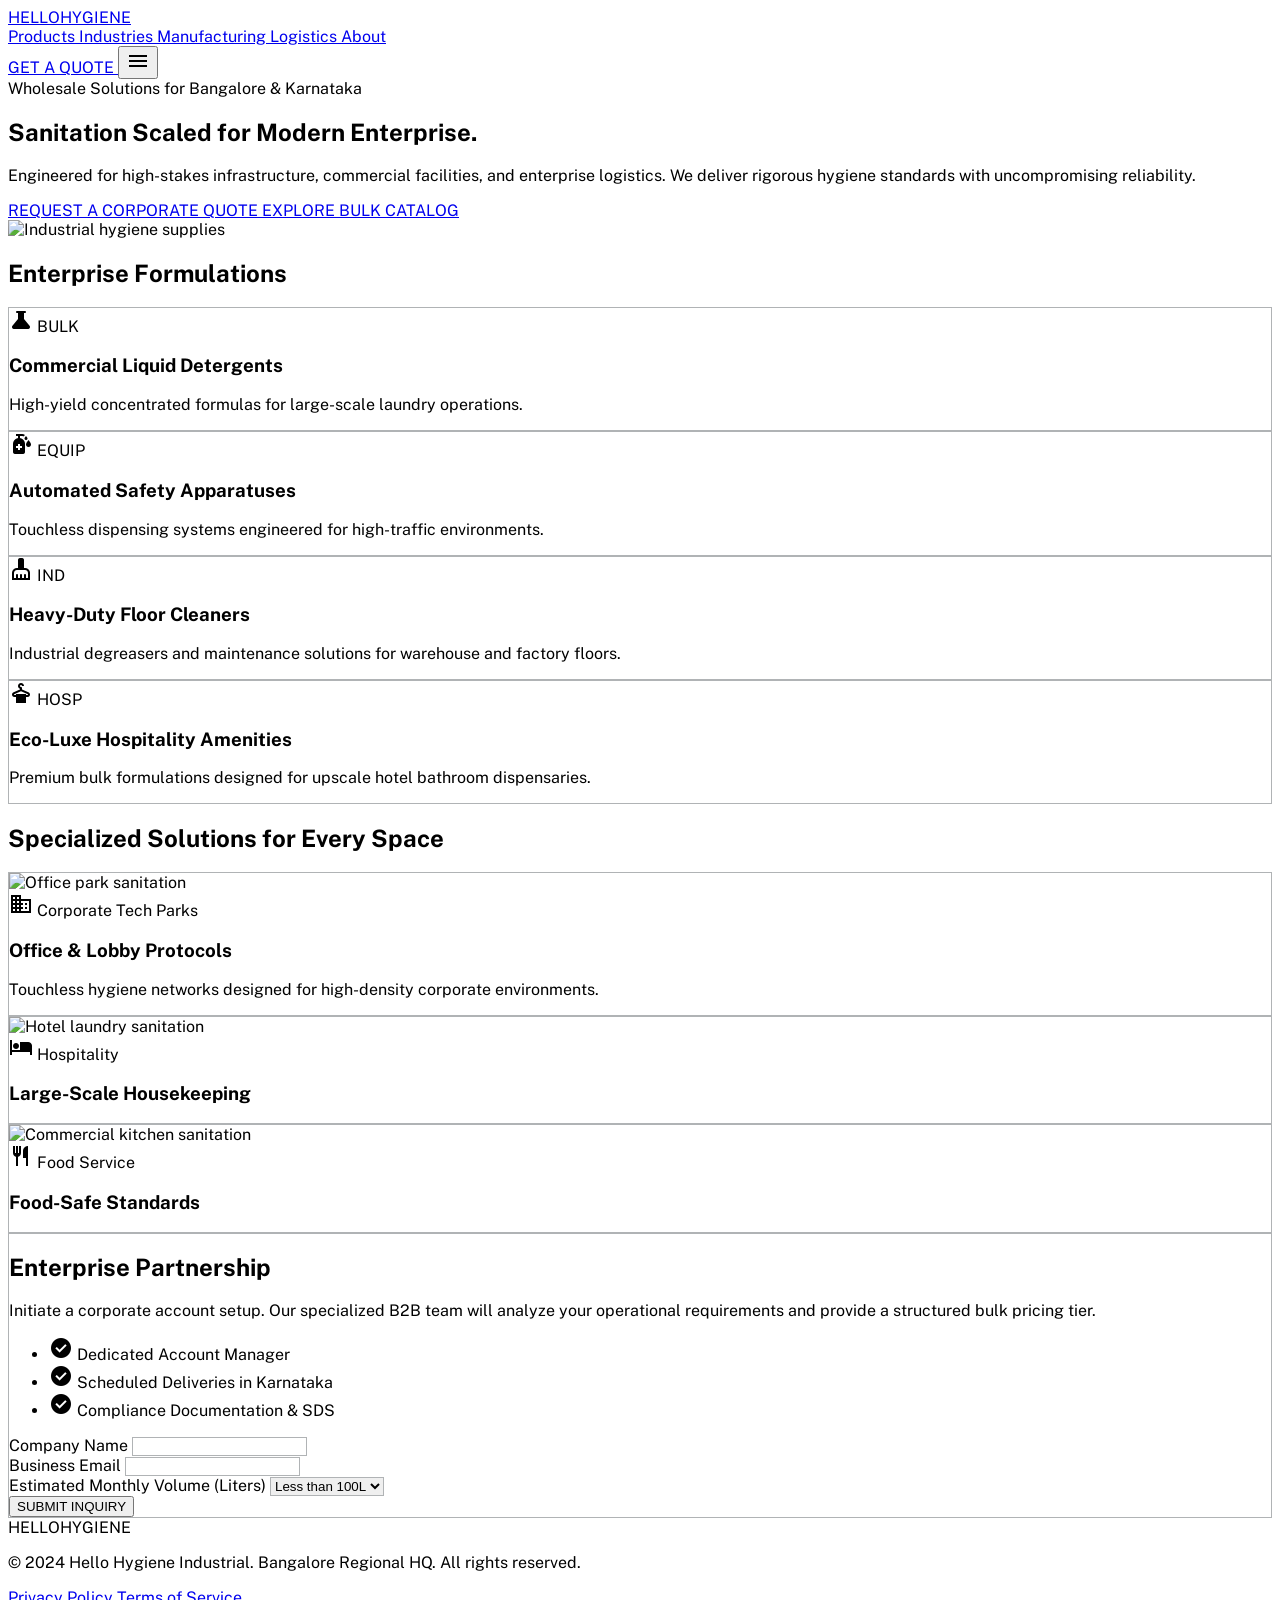
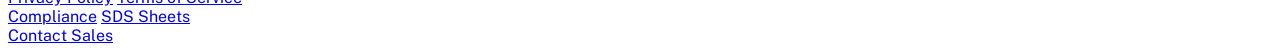
==== index.html @ 259ddf7b "Add files via upload" ====
<!DOCTYPE html>

<html class="scroll-smooth" lang="en"><head>
<meta charset="utf-8"/>
<meta content="width=device-width, initial-scale=1.0" name="viewport"/>
<title>Hello Hygiene - Sanitation Scaled for Modern Enterprise</title>
<!-- Material Symbols -->
<link href="https://fonts.googleapis.com/css2?family=Material+Symbols+Outlined:wght,FILL@100..700,0..1&amp;display=swap" rel="stylesheet"/>
<!-- Google Fonts: Public Sans -->
<link href="https://fonts.googleapis.com" rel="preconnect"/>
<link crossorigin="" href="https://fonts.gstatic.com" rel="preconnect"/>
<link href="https://fonts.googleapis.com/css2?family=Public+Sans:wght@400;500;600;700&amp;display=swap" rel="stylesheet"/>
<link href="https://fonts.googleapis.com/css2?family=Material+Symbols+Outlined:wght,FILL@100..700,0..1&amp;display=swap" rel="stylesheet"/>
<!-- Tailwind CSS -->
<script src="https://cdn.tailwindcss.com?plugins=forms,container-queries"></script>
<!-- Tailwind Config -->
<script id="tailwind-config">
        tailwind.config = {
            darkMode: "class",
            theme: {
                extend: {
                    "colors": {
                        "surface-container-lowest": "#ffffff",
                        "outline": "#74777f",
                        "outline-variant": "#c4c6cf",
                        "on-secondary-container": "#646464",
                        "inverse-surface": "#2e3132",
                        "inverse-primary": "#aec7f6",
                        "on-primary-container": "#708ab5",
                        "on-tertiary-container": "#86898b",
                        "surface": "#f8f9fa",
                        "surface-bright": "#f8f9fa",
                        "surface-container-high": "#e7e8e9",
                        "secondary-fixed": "#e4e2e2",
                        "on-error": "#ffffff",
                        "tertiary": "#080b0d",
                        "tertiary-fixed-dim": "#c4c7c9",
                        "primary": "#000a1e",
                        "on-secondary-fixed": "#1b1c1c",
                        "on-primary-fixed-variant": "#2d476f",
                        "inverse-on-surface": "#f0f1f2",
                        "on-primary": "#ffffff",
                        "on-error-container": "#93000a",
                        "on-secondary": "#ffffff",
                        "on-secondary-fixed-variant": "#474747",
                        "on-tertiary": "#ffffff",
                        "on-surface": "#191c1d",
                        "tertiary-fixed": "#e0e3e5",
                        "secondary": "#5e5e5e",
                        "on-primary-fixed": "#001b3d",
                        "surface-dim": "#d9dadb",
                        "background": "#f8f9fa",
                        "on-background": "#191c1d",
                        "surface-variant": "#e1e3e4",
                        "secondary-fixed-dim": "#c8c6c6",
                        "surface-tint": "#465f88",
                        "tertiary-container": "#1e2224",
                        "surface-container-highest": "#e1e3e4",
                        "primary-container": "#002147",
                        "primary-fixed": "#d6e3ff",
                        "primary-fixed-dim": "#aec7f6",
                        "surface-container": "#edeeef",
                        "on-tertiary-fixed-variant": "#444749",
                        "error-container": "#ffdad6",
                        "error": "#ba1a1a",
                        "on-surface-variant": "#44474e",
                        "surface-container-low": "#f3f4f5",
                        "on-tertiary-fixed": "#181c1e",
                        "secondary-container": "#e4e2e2"
                    },
                    "borderRadius": {
                        "DEFAULT": "0.125rem",
                        "lg": "0.25rem",
                        "xl": "0.5rem",
                        "full": "0.75rem"
                    },
                    "spacing": {
                        "margin-mobile": "16px",
                        "gutter": "24px",
                        "xl": "80px",
                        "lg": "48px",
                        "md": "24px",
                        "margin-desktop": "64px",
                        "base": "8px",
                        "xs": "4px",
                        "sm": "12px"
                    },
                    "fontFamily": {
                        "headline-md": ["Public Sans"],
                        "body-lg": ["Public Sans"],
                        "headline-lg-mobile": ["Public Sans"],
                        "display-lg": ["Public Sans"],
                        "body-md": ["Public Sans"],
                        "label-sm": ["Public Sans"],
                        "headline-lg": ["Public Sans"],
                        "label-md": ["Public Sans"]
                    },
                    "fontSize": {
                        "headline-md": ["24px", { "lineHeight": "32px", "fontWeight": "600" }],
                        "body-lg": ["18px", { "lineHeight": "28px", "fontWeight": "400" }],
                        "headline-lg-mobile": ["24px", { "lineHeight": "32px", "fontWeight": "600" }],
                        "display-lg": ["48px", { "lineHeight": "56px", "letterSpacing": "-0.02em", "fontWeight": "700" }],
                        "body-md": ["16px", { "lineHeight": "24px", "fontWeight": "400" }],
                        "label-sm": ["12px", { "lineHeight": "16px", "fontWeight": "500" }],
                        "headline-lg": ["32px", { "lineHeight": "40px", "letterSpacing": "-0.01em", "fontWeight": "600" }],
                        "label-md": ["14px", { "lineHeight": "20px", "letterSpacing": "0.05em", "fontWeight": "600" }]
                    }
                }
            }
        }
    </script>
<style>
        body {
            font-family: 'Public Sans', sans-serif;
            background-color: theme('colors.background');
            color: theme('colors.on-background');
        }
        
        .material-symbols-outlined {
            font-variation-settings: 'FILL' 1, 'wght' 400, 'GRAD' 0, 'opsz' 24;
        }

        /* Industrial Minimalism specifics */
        .card-enterprise {
            background-color: theme('colors.surface-container-lowest');
            border: 1px solid #B0B3B5; /* Silver Steel */
            border-radius: theme('borderRadius.DEFAULT');
        }
        
        .input-enterprise {
            border: 1px solid #B0B3B5;
            background-color: theme('colors.surface-container-lowest');
            border-radius: theme('borderRadius.DEFAULT');
        }
        
        .input-enterprise:focus {
            border-color: theme('colors.primary-container');
            border-width: 2px;
            outline: none;
            box-shadow: none;
        }
        
        .btn-primary {
            background-color: theme('colors.primary-container');
            color: theme('colors.on-primary');
            border-radius: theme('borderRadius.DEFAULT');
            text-transform: uppercase;
        }
        
        .btn-outline {
            background-color: transparent;
            color: theme('colors.on-background');
            border: 1px solid theme('colors.outline');
            border-radius: theme('borderRadius.DEFAULT');
            text-transform: uppercase;
        }
    </style>
</head>
<body class="antialiased selection:bg-primary-container selection:text-white">
<!-- Top Navigation (Shared Component) -->
<nav class="bg-surface dark:bg-surface-container-highest w-full top-0 sticky border-b border-outline-variant dark:border-outline z-50">
<div class="flex justify-between items-center px-margin-mobile md:px-margin-desktop py-md max-w-[1440px] mx-auto">
<!-- Brand -->
<a class="font-headline-md text-headline-md font-bold text-primary dark:text-on-primary-fixed uppercase tracking-wider" href="#">
                HELLOHYGIENE
            </a>
<!-- Desktop Links -->
<div class="hidden md:flex items-center space-x-gutter">
<a class="text-primary dark:text-inverse-primary border-b-2 border-primary pb-1 font-label-md text-label-md uppercase tracking-wider hover:text-primary dark:hover:text-primary-fixed transition-colors duration-200 active:opacity-80" href="#">
                    Products
                </a>
<a class="text-secondary dark:text-on-secondary-container font-label-md text-label-md uppercase tracking-wider hover:text-primary dark:hover:text-primary-fixed transition-colors duration-200 active:opacity-80" href="#">
                    Industries
                </a>
<a class="text-secondary dark:text-on-secondary-container font-label-md text-label-md uppercase tracking-wider hover:text-primary dark:hover:text-primary-fixed transition-colors duration-200 active:opacity-80" href="#">
                    Manufacturing
                </a>
<a class="text-secondary dark:text-on-secondary-container font-label-md text-label-md uppercase tracking-wider hover:text-primary dark:hover:text-primary-fixed transition-colors duration-200 active:opacity-80" href="#">
                    Logistics
                </a>
<a class="text-secondary dark:text-on-secondary-container font-label-md text-label-md uppercase tracking-wider hover:text-primary dark:hover:text-primary-fixed transition-colors duration-200 active:opacity-80" href="#">
                    About
                </a>
</div>
<!-- Trailing Action -->
<a class="hidden md:inline-flex btn-primary px-6 py-3 font-label-md text-label-md tracking-wider hover:opacity-90 transition-opacity" href="#quote">
                GET A QUOTE
            </a>
<!-- Mobile Menu Toggle -->
<button class="md:hidden text-primary">
<span class="material-symbols-outlined text-3xl">menu</span>
</button>
</div>
</nav>
<main>
<!-- Hero Section -->
<section class="relative bg-surface-container-low border-b border-[#B0B3B5]">
<div class="grid grid-cols-1 lg:grid-cols-12 max-w-[1440px] mx-auto">
<div class="lg:col-span-6 px-margin-mobile md:px-margin-desktop py-xl md:py-[120px] flex flex-col justify-center">
<span class="font-label-md text-label-md text-primary-container tracking-wider uppercase mb-sm border-l-2 border-primary-container pl-2">Wholesale Solutions for Bangalore &amp; Karnataka</span>
<h1 class="font-display-lg text-display-lg text-primary mb-md">
                        Sanitation Scaled for Modern Enterprise.
                    </h1>
<p class="font-body-lg text-body-lg text-on-surface-variant mb-lg max-w-xl">
                        Engineered for high-stakes infrastructure, commercial facilities, and enterprise logistics. We deliver rigorous hygiene standards with uncompromising reliability.
                    </p>
<div class="flex flex-col sm:flex-row gap-sm sm:gap-md">
<a class="btn-primary px-8 py-4 font-label-md text-label-md text-center hover:bg-primary transition-colors" href="#quote">
                            Request a Corporate Quote
                        </a>
<a class="btn-outline px-8 py-4 font-label-md text-label-md text-center hover:bg-surface-variant transition-colors" href="#products">
                            Explore Bulk Catalog
                        </a>
</div>
</div>
<div class="lg:col-span-6 bg-surface-container h-[400px] lg:h-auto relative border-l border-[#B0B3B5]">
<img alt="Industrial hygiene supplies" class="absolute inset-0 w-full h-full object-cover" src="https://lh3.googleusercontent.com/aida-public/[base64]"/>
</div>
</div>
</section>
<!-- Product Section -->
<section class="py-xl px-margin-mobile md:px-margin-desktop max-w-[1440px] mx-auto" id="products">
<div class="mb-lg">
<h2 class="font-headline-lg text-headline-lg-mobile md:text-headline-lg text-primary">Enterprise Formulations</h2>
<div class="h-1 w-16 bg-primary-container mt-sm"></div>
</div>
<div class="grid grid-cols-1 md:grid-cols-2 lg:grid-cols-4 gap-gutter">
<!-- Card 1 -->
<div class="card-enterprise flex flex-col h-full group hover:shadow-[0px_4px_8px_rgba(0,0,0,0.1)] transition-shadow">
<div class="bg-surface-container-high p-md border-b border-[#B0B3B5] flex justify-between items-start">
<span class="material-symbols-outlined text-primary-container text-4xl" data-weight="fill">science</span>
<span class="font-label-sm text-label-sm text-secondary bg-surface px-2 py-1 border border-outline-variant rounded">BULK</span>
</div>
<div class="p-md flex-grow">
<h3 class="font-headline-md text-headline-md text-primary mb-xs">Commercial Liquid Detergents</h3>
<p class="font-body-md text-body-md text-on-surface-variant">High-yield concentrated formulas for large-scale laundry operations.</p>
</div>
</div>
<!-- Card 2 -->
<div class="card-enterprise flex flex-col h-full group hover:shadow-[0px_4px_8px_rgba(0,0,0,0.1)] transition-shadow">
<div class="bg-surface-container-high p-md border-b border-[#B0B3B5] flex justify-between items-start">
<span class="material-symbols-outlined text-primary-container text-4xl" data-weight="fill">sanitizer</span>
<span class="font-label-sm text-label-sm text-secondary bg-surface px-2 py-1 border border-outline-variant rounded">EQUIP</span>
</div>
<div class="p-md flex-grow">
<h3 class="font-headline-md text-headline-md text-primary mb-xs">Automated Safety Apparatuses</h3>
<p class="font-body-md text-body-md text-on-surface-variant">Touchless dispensing systems engineered for high-traffic environments.</p>
</div>
</div>
<!-- Card 3 -->
<div class="card-enterprise flex flex-col h-full group hover:shadow-[0px_4px_8px_rgba(0,0,0,0.1)] transition-shadow">
<div class="bg-surface-container-high p-md border-b border-[#B0B3B5] flex justify-between items-start">
<span class="material-symbols-outlined text-primary-container text-4xl" data-weight="fill">cleaning_services</span>
<span class="font-label-sm text-label-sm text-secondary bg-surface px-2 py-1 border border-outline-variant rounded">IND</span>
</div>
<div class="p-md flex-grow">
<h3 class="font-headline-md text-headline-md text-primary mb-xs">Heavy-Duty Floor Cleaners</h3>
<p class="font-body-md text-body-md text-on-surface-variant">Industrial degreasers and maintenance solutions for warehouse and factory floors.</p>
</div>
</div>
<!-- Card 4 -->
<div class="card-enterprise flex flex-col h-full group hover:shadow-[0px_4px_8px_rgba(0,0,0,0.1)] transition-shadow">
<div class="bg-surface-container-high p-md border-b border-[#B0B3B5] flex justify-between items-start">
<span class="material-symbols-outlined text-primary-container text-4xl" data-weight="fill">dry_cleaning</span>
<span class="font-label-sm text-label-sm text-secondary bg-surface px-2 py-1 border border-outline-variant rounded">HOSP</span>
</div>
<div class="p-md flex-grow">
<h3 class="font-headline-md text-headline-md text-primary mb-xs">Eco-Luxe Hospitality Amenities</h3>
<p class="font-body-md text-body-md text-on-surface-variant">Premium bulk formulations designed for upscale hotel bathroom dispensaries.</p>
</div>
</div>
</div>
</section>
<!-- Specialized Solutions (Bento Layout) -->
<section class="py-xl px-margin-mobile md:px-margin-desktop max-w-[1440px] mx-auto bg-surface-container-lowest border-y border-[#B0B3B5]">
<div class="mb-lg">
<h2 class="font-headline-lg text-headline-lg-mobile md:text-headline-lg text-primary">Specialized Solutions for Every Space</h2>
<div class="h-1 w-16 bg-primary-container mt-sm"></div>
</div>
<div class="grid grid-cols-1 lg:grid-cols-12 gap-gutter">
<!-- Large Feature -->
<div class="lg:col-span-8 card-enterprise relative overflow-hidden h-[400px] lg:h-[500px] group">
<img alt="Office park sanitation" class="absolute inset-0 w-full h-full object-cover transition-transform duration-700 group-hover:scale-105" src="https://lh3.googleusercontent.com/aida-public/[base64]"/>
<div class="absolute inset-0 bg-gradient-to-t from-black/80 via-black/40 to-transparent"></div>
<div class="absolute bottom-0 left-0 p-lg w-full">
<div class="flex items-center space-x-2 mb-sm">
<span class="material-symbols-outlined text-surface text-2xl">business</span>
<span class="font-label-md text-label-md text-surface uppercase tracking-wider">Corporate Tech Parks</span>
</div>
<h3 class="font-headline-lg text-headline-lg-mobile md:text-headline-lg text-surface mb-xs">Office &amp; Lobby Protocols</h3>
<p class="font-body-md text-body-md text-surface-dim max-w-md">Touchless hygiene networks designed for high-density corporate environments.</p>
</div>
</div>
<div class="lg:col-span-4 grid grid-rows-2 gap-gutter h-[400px] lg:h-[500px]">
<!-- Sub Feature 1 -->
<div class="card-enterprise relative overflow-hidden group">
<img alt="Hotel laundry sanitation" class="absolute inset-0 w-full h-full object-cover transition-transform duration-700 group-hover:scale-105" src="https://lh3.googleusercontent.com/aida-public/[base64]"/>
<div class="absolute inset-0 bg-gradient-to-t from-black/80 via-black/40 to-transparent"></div>
<div class="absolute bottom-0 left-0 p-md w-full">
<div class="flex items-center space-x-2 mb-xs">
<span class="material-symbols-outlined text-surface text-xl">hotel</span>
<span class="font-label-sm text-label-sm text-surface uppercase tracking-wider">Hospitality</span>
</div>
<h3 class="font-headline-md text-headline-md text-surface">Large-Scale Housekeeping</h3>
</div>
</div>
<!-- Sub Feature 2 -->
<div class="card-enterprise relative overflow-hidden group">
<img alt="Commercial kitchen sanitation" class="absolute inset-0 w-full h-full object-cover transition-transform duration-700 group-hover:scale-105" src="https://lh3.googleusercontent.com/aida-public/[base64]"/>
<div class="absolute inset-0 bg-gradient-to-t from-black/80 via-black/40 to-transparent"></div>
<div class="absolute bottom-0 left-0 p-md w-full">
<div class="flex items-center space-x-2 mb-xs">
<span class="material-symbols-outlined text-surface text-xl">restaurant</span>
<span class="font-label-sm text-label-sm text-surface uppercase tracking-wider">Food Service</span>
</div>
<h3 class="font-headline-md text-headline-md text-surface">Food-Safe Standards</h3>
</div>
</div>
</div>
</div>
</section>
<!-- Lead Form Section -->
<section class="py-xl px-margin-mobile md:px-margin-desktop max-w-[1024px] mx-auto" id="quote">
<div class="card-enterprise p-lg md:p-xl flex flex-col md:flex-row gap-xl">
<div class="md:w-1/2">
<h2 class="font-headline-lg text-headline-lg-mobile md:text-headline-lg text-primary mb-md">Enterprise Partnership</h2>
<p class="font-body-lg text-body-lg text-on-surface-variant mb-lg">
                        Initiate a corporate account setup. Our specialized B2B team will analyze your operational requirements and provide a structured bulk pricing tier.
                    </p>
<ul class="space-y-sm">
<li class="flex items-start">
<span class="material-symbols-outlined text-primary-container mr-3 mt-1">check_circle</span>
<span class="font-body-md text-body-md text-on-surface">Dedicated Account Manager</span>
</li>
<li class="flex items-start">
<span class="material-symbols-outlined text-primary-container mr-3 mt-1">check_circle</span>
<span class="font-body-md text-body-md text-on-surface">Scheduled Deliveries in Karnataka</span>
</li>
<li class="flex items-start">
<span class="material-symbols-outlined text-primary-container mr-3 mt-1">check_circle</span>
<span class="font-body-md text-body-md text-on-surface">Compliance Documentation &amp; SDS</span>
</li>
</ul>
</div>
<div class="md:w-1/2 bg-surface p-lg border border-[#B0B3B5] rounded">
<form action="#" class="space-y-md" method="POST">
<div>
<label class="block font-label-md text-label-md text-on-surface uppercase mb-2" for="company">Company Name</label>
<input class="input-enterprise w-full p-3 font-body-md text-body-md" id="company" name="company" required="" type="text"/>
</div>
<div>
<label class="block font-label-md text-label-md text-on-surface uppercase mb-2" for="email">Business Email</label>
<input class="input-enterprise w-full p-3 font-body-md text-body-md" id="email" name="email" required="" type="email"/>
</div>
<div>
<label class="block font-label-md text-label-md text-on-surface uppercase mb-2" for="volume">Estimated Monthly Volume (Liters)</label>
<select class="input-enterprise w-full p-3 font-body-md text-body-md text-on-surface-variant" id="volume" name="volume">
<option>Less than 100L</option>
<option>100L - 500L</option>
<option>500L - 2000L</option>
<option>2000L+</option>
</select>
</div>
<button class="btn-primary w-full py-4 font-label-md text-label-md mt-sm hover:bg-primary transition-colors" type="submit">
                            SUBMIT INQUIRY
                        </button>
</form>
</div>
</div>
</section>
</main>
<!-- Footer (Shared Component) -->
<footer class="bg-tertiary dark:bg-black w-full border-t border-[#B0B3B5]">
<div class="grid grid-cols-1 md:grid-cols-2 lg:grid-cols-12 gap-gutter px-margin-mobile md:px-margin-desktop py-xl max-w-[1440px] mx-auto">
<div class="lg:col-span-4">
<span class="font-headline-md text-headline-md text-surface font-bold uppercase tracking-wider block mb-md">
                    HELLOHYGIENE
                </span>
<p class="font-body-md text-body-md text-on-tertiary opacity-80 max-w-sm">
                    © 2024 Hello Hygiene Industrial. Bangalore Regional HQ. All rights reserved.
                </p>
</div>
<div class="lg:col-span-8 flex flex-wrap gap-lg lg:justify-end">
<div class="flex flex-col space-y-sm">
<a class="font-body-md text-body-md text-tertiary-fixed-dim hover:text-surface-container-lowest transition-all opacity-100" href="#">Privacy Policy</a>
<a class="font-body-md text-body-md text-tertiary-fixed-dim hover:text-surface-container-lowest transition-all opacity-100" href="#">Terms of Service</a>
</div>
<div class="flex flex-col space-y-sm">
<a class="font-body-md text-body-md text-tertiary-fixed-dim hover:text-surface-container-lowest transition-all opacity-100" href="#">Compliance</a>
<a class="font-body-md text-body-md text-tertiary-fixed-dim hover:text-surface-container-lowest transition-all opacity-100" href="#">SDS Sheets</a>
</div>
<div class="flex flex-col space-y-sm">
<a class="font-body-md text-body-md text-tertiary-fixed-dim hover:text-surface-container-lowest transition-all opacity-100" href="#">Contact Sales</a>
</div>
</div>
</div>
</footer>
</body></html>
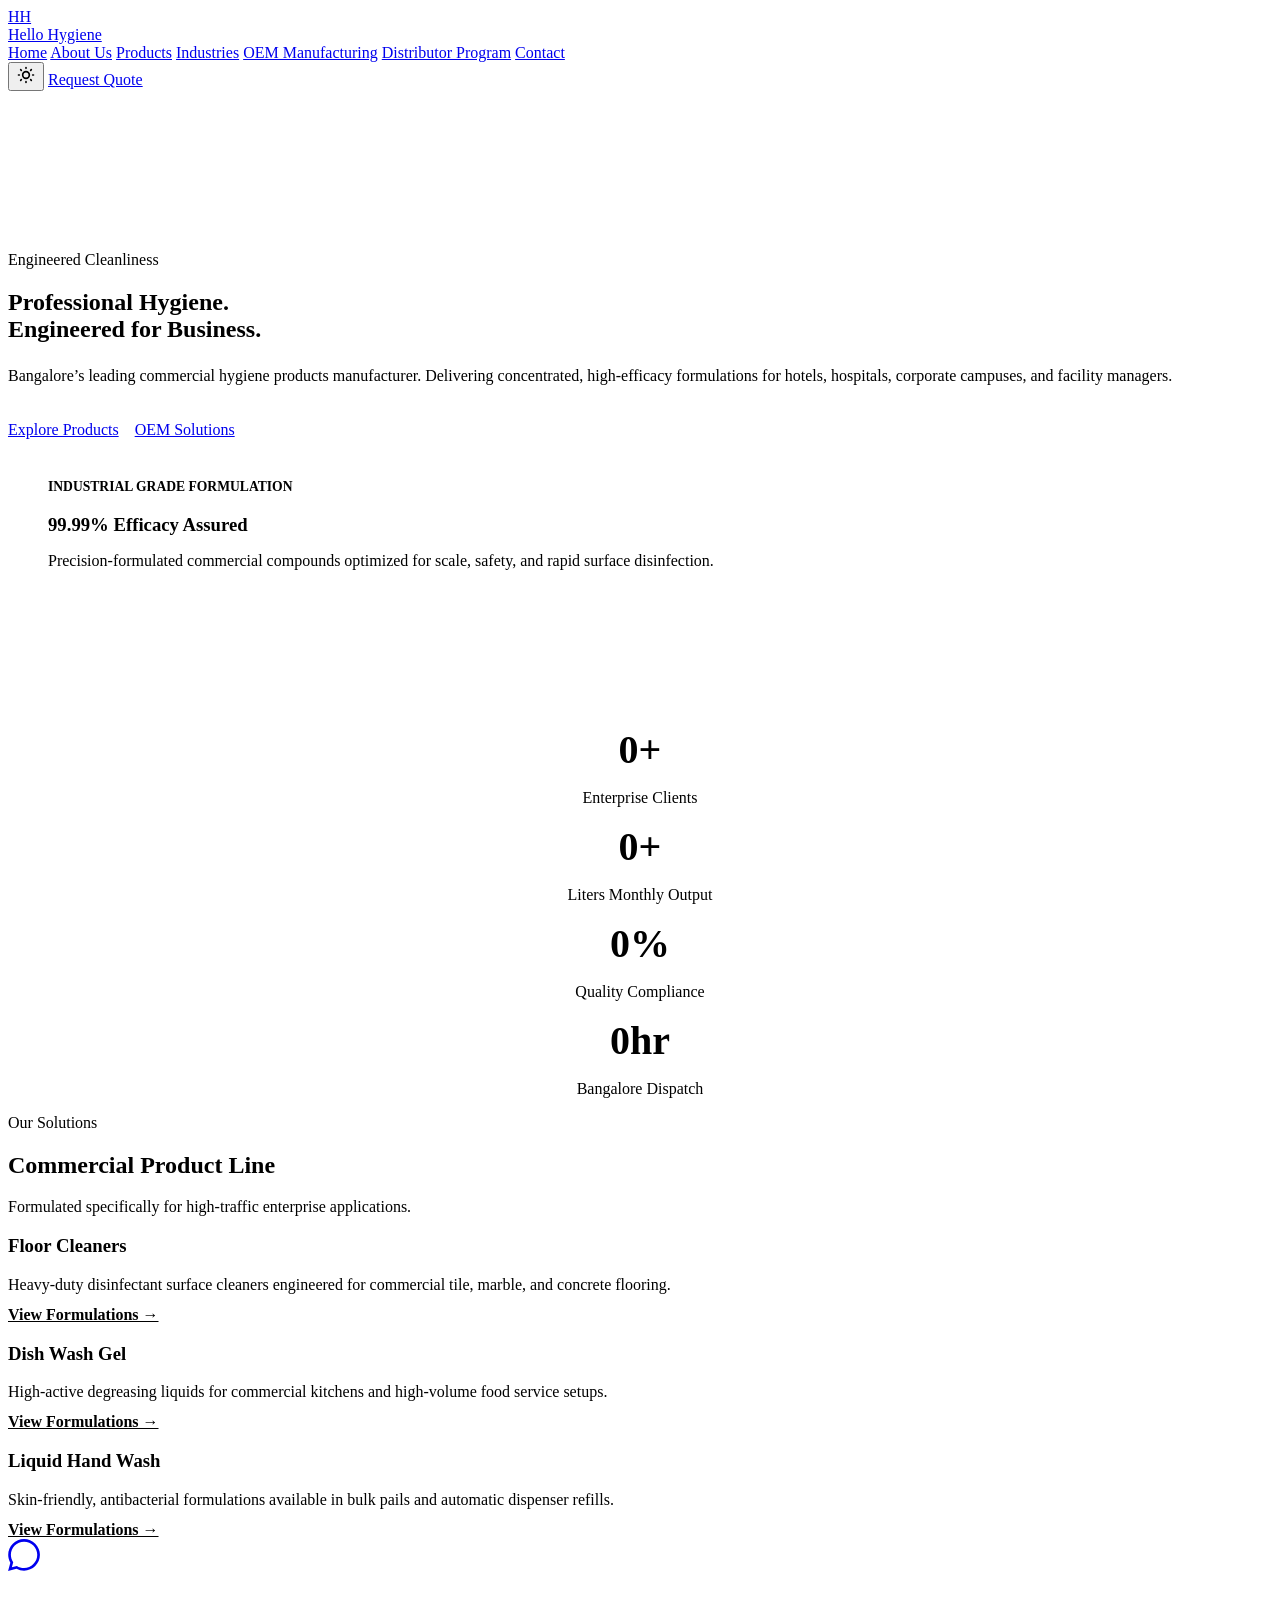
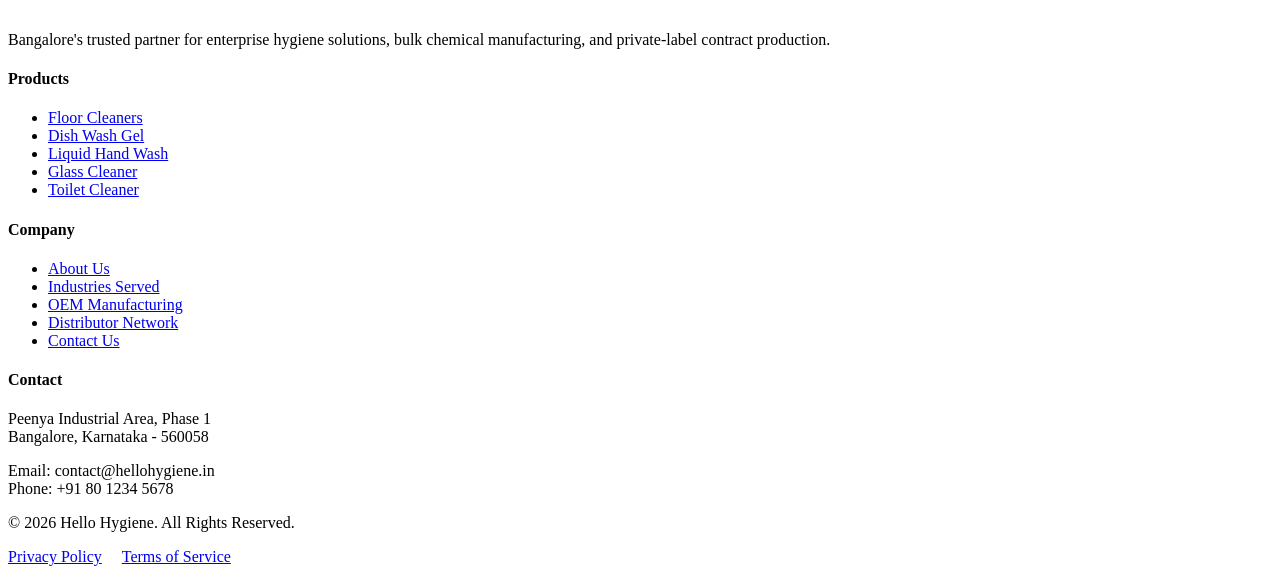
==== commit 33d57429: "Add files via upload" ====
--- a/index.html
+++ b/index.html
@@ -1,398 +1,169 @@
 <!DOCTYPE html>
+<html lang="en" data-theme="light">
+<head>
+  <meta charset="UTF-8">
+  <meta name="viewport" content="width=device-width, initial-scale=1.0">
+  <title>Hello Hygiene | Commercial Hygiene Products Manufacturer Bangalore</title>
+  <meta name="description" content="Hello Hygiene is Bangalore's premier B2B manufacturer of high-grade commercial cleaning products, floor cleaners, sanitizers, and custom OEM formulas.">
+  <link rel="preconnect" href="https://fonts.googleapis.com">
+  <link rel="preconnect" href="https://fonts.gstatic.com" crossorigin>
+  <link href="https://fonts.googleapis.com/css2?family=Inter:wght@400;500;600;700;800&display=swap" rel="stylesheet">
+  <link rel="stylesheet" href="css/style.css">
+  <link rel="stylesheet" href="css/responsive.css">
+  <link rel="stylesheet" href="css/animations.css">
+</head>
+<body>
 
-<html class="scroll-smooth" lang="en"><head>
-<meta charset="utf-8"/>
-<meta content="width=device-width, initial-scale=1.0" name="viewport"/>
-<title>Hello Hygiene - Sanitation Scaled for Modern Enterprise</title>
-<!-- Material Symbols -->
-<link href="https://fonts.googleapis.com/css2?family=Material+Symbols+Outlined:wght,FILL@100..700,0..1&amp;display=swap" rel="stylesheet"/>
-<!-- Google Fonts: Public Sans -->
-<link href="https://fonts.googleapis.com" rel="preconnect"/>
-<link crossorigin="" href="https://fonts.gstatic.com" rel="preconnect"/>
-<link href="https://fonts.googleapis.com/css2?family=Public+Sans:wght@400;500;600;700&amp;display=swap" rel="stylesheet"/>
-<link href="https://fonts.googleapis.com/css2?family=Material+Symbols+Outlined:wght,FILL@100..700,0..1&amp;display=swap" rel="stylesheet"/>
-<!-- Tailwind CSS -->
-<script src="https://cdn.tailwindcss.com?plugins=forms,container-queries"></script>
-<!-- Tailwind Config -->
-<script id="tailwind-config">
-        tailwind.config = {
-            darkMode: "class",
-            theme: {
-                extend: {
-                    "colors": {
-                        "surface-container-lowest": "#ffffff",
-                        "outline": "#74777f",
-                        "outline-variant": "#c4c6cf",
-                        "on-secondary-container": "#646464",
-                        "inverse-surface": "#2e3132",
-                        "inverse-primary": "#aec7f6",
-                        "on-primary-container": "#708ab5",
-                        "on-tertiary-container": "#86898b",
-                        "surface": "#f8f9fa",
-                        "surface-bright": "#f8f9fa",
-                        "surface-container-high": "#e7e8e9",
-                        "secondary-fixed": "#e4e2e2",
-                        "on-error": "#ffffff",
-                        "tertiary": "#080b0d",
-                        "tertiary-fixed-dim": "#c4c7c9",
-                        "primary": "#000a1e",
-                        "on-secondary-fixed": "#1b1c1c",
-                        "on-primary-fixed-variant": "#2d476f",
-                        "inverse-on-surface": "#f0f1f2",
-                        "on-primary": "#ffffff",
-                        "on-error-container": "#93000a",
-                        "on-secondary": "#ffffff",
-                        "on-secondary-fixed-variant": "#474747",
-                        "on-tertiary": "#ffffff",
-                        "on-surface": "#191c1d",
-                        "tertiary-fixed": "#e0e3e5",
-                        "secondary": "#5e5e5e",
-                        "on-primary-fixed": "#001b3d",
-                        "surface-dim": "#d9dadb",
-                        "background": "#f8f9fa",
-                        "on-background": "#191c1d",
-                        "surface-variant": "#e1e3e4",
-                        "secondary-fixed-dim": "#c8c6c6",
-                        "surface-tint": "#465f88",
-                        "tertiary-container": "#1e2224",
-                        "surface-container-highest": "#e1e3e4",
-                        "primary-container": "#002147",
-                        "primary-fixed": "#d6e3ff",
-                        "primary-fixed-dim": "#aec7f6",
-                        "surface-container": "#edeeef",
-                        "on-tertiary-fixed-variant": "#444749",
-                        "error-container": "#ffdad6",
-                        "error": "#ba1a1a",
-                        "on-surface-variant": "#44474e",
-                        "surface-container-low": "#f3f4f5",
-                        "on-tertiary-fixed": "#181c1e",
-                        "secondary-container": "#e4e2e2"
-                    },
-                    "borderRadius": {
-                        "DEFAULT": "0.125rem",
-                        "lg": "0.25rem",
-                        "xl": "0.5rem",
-                        "full": "0.75rem"
-                    },
-                    "spacing": {
-                        "margin-mobile": "16px",
-                        "gutter": "24px",
-                        "xl": "80px",
-                        "lg": "48px",
-                        "md": "24px",
-                        "margin-desktop": "64px",
-                        "base": "8px",
-                        "xs": "4px",
-                        "sm": "12px"
-                    },
-                    "fontFamily": {
-                        "headline-md": ["Public Sans"],
-                        "body-lg": ["Public Sans"],
-                        "headline-lg-mobile": ["Public Sans"],
-                        "display-lg": ["Public Sans"],
-                        "body-md": ["Public Sans"],
-                        "label-sm": ["Public Sans"],
-                        "headline-lg": ["Public Sans"],
-                        "label-md": ["Public Sans"]
-                    },
-                    "fontSize": {
-                        "headline-md": ["24px", { "lineHeight": "32px", "fontWeight": "600" }],
-                        "body-lg": ["18px", { "lineHeight": "28px", "fontWeight": "400" }],
-                        "headline-lg-mobile": ["24px", { "lineHeight": "32px", "fontWeight": "600" }],
-                        "display-lg": ["48px", { "lineHeight": "56px", "letterSpacing": "-0.02em", "fontWeight": "700" }],
-                        "body-md": ["16px", { "lineHeight": "24px", "fontWeight": "400" }],
-                        "label-sm": ["12px", { "lineHeight": "16px", "fontWeight": "500" }],
-                        "headline-lg": ["32px", { "lineHeight": "40px", "letterSpacing": "-0.01em", "fontWeight": "600" }],
-                        "label-md": ["14px", { "lineHeight": "20px", "letterSpacing": "0.05em", "fontWeight": "600" }]
-                    }
-                }
-            }
-        }
-    </script>
-<style>
-        body {
-            font-family: 'Public Sans', sans-serif;
-            background-color: theme('colors.background');
-            color: theme('colors.on-background');
-        }
-        
-        .material-symbols-outlined {
-            font-variation-settings: 'FILL' 1, 'wght' 400, 'GRAD' 0, 'opsz' 24;
-        }
+  <!-- Header -->
+  <header class="header">
+    <div class="container nav-container">
+      <a href="index.html" class="logo">
+        <div class="logo-icon">HH</div>
+        <span>Hello Hygiene</span>
+      </a>
 
-        /* Industrial Minimalism specifics */
-        .card-enterprise {
-            background-color: theme('colors.surface-container-lowest');
-            border: 1px solid #B0B3B5; /* Silver Steel */
-            border-radius: theme('borderRadius.DEFAULT');
-        }
-        
-        .input-enterprise {
-            border: 1px solid #B0B3B5;
-            background-color: theme('colors.surface-container-lowest');
-            border-radius: theme('borderRadius.DEFAULT');
-        }
-        
-        .input-enterprise:focus {
-            border-color: theme('colors.primary-container');
-            border-width: 2px;
-            outline: none;
-            box-shadow: none;
-        }
-        
-        .btn-primary {
-            background-color: theme('colors.primary-container');
-            color: theme('colors.on-primary');
-            border-radius: theme('borderRadius.DEFAULT');
-            text-transform: uppercase;
-        }
-        
-        .btn-outline {
-            background-color: transparent;
-            color: theme('colors.on-background');
-            border: 1px solid theme('colors.outline');
-            border-radius: theme('borderRadius.DEFAULT');
-            text-transform: uppercase;
-        }
-    </style>
-</head>
-<body class="antialiased selection:bg-primary-container selection:text-white">
-<!-- Top Navigation (Shared Component) -->
-<nav class="bg-surface dark:bg-surface-container-highest w-full top-0 sticky border-b border-outline-variant dark:border-outline z-50">
-<div class="flex justify-between items-center px-margin-mobile md:px-margin-desktop py-md max-w-[1440px] mx-auto">
-<!-- Brand -->
-<a class="font-headline-md text-headline-md font-bold text-primary dark:text-on-primary-fixed uppercase tracking-wider" href="#">
-                HELLOHYGIENE
-            </a>
-<!-- Desktop Links -->
-<div class="hidden md:flex items-center space-x-gutter">
-<a class="text-primary dark:text-inverse-primary border-b-2 border-primary pb-1 font-label-md text-label-md uppercase tracking-wider hover:text-primary dark:hover:text-primary-fixed transition-colors duration-200 active:opacity-80" href="#">
-                    Products
-                </a>
-<a class="text-secondary dark:text-on-secondary-container font-label-md text-label-md uppercase tracking-wider hover:text-primary dark:hover:text-primary-fixed transition-colors duration-200 active:opacity-80" href="#">
-                    Industries
-                </a>
-<a class="text-secondary dark:text-on-secondary-container font-label-md text-label-md uppercase tracking-wider hover:text-primary dark:hover:text-primary-fixed transition-colors duration-200 active:opacity-80" href="#">
-                    Manufacturing
-                </a>
-<a class="text-secondary dark:text-on-secondary-container font-label-md text-label-md uppercase tracking-wider hover:text-primary dark:hover:text-primary-fixed transition-colors duration-200 active:opacity-80" href="#">
-                    Logistics
-                </a>
-<a class="text-secondary dark:text-on-secondary-container font-label-md text-label-md uppercase tracking-wider hover:text-primary dark:hover:text-primary-fixed transition-colors duration-200 active:opacity-80" href="#">
-                    About
-                </a>
-</div>
-<!-- Trailing Action -->
-<a class="hidden md:inline-flex btn-primary px-6 py-3 font-label-md text-label-md tracking-wider hover:opacity-90 transition-opacity" href="#quote">
-                GET A QUOTE
-            </a>
-<!-- Mobile Menu Toggle -->
-<button class="md:hidden text-primary">
-<span class="material-symbols-outlined text-3xl">menu</span>
-</button>
-</div>
-</nav>
-<main>
-<!-- Hero Section -->
-<section class="relative bg-surface-container-low border-b border-[#B0B3B5]">
-<div class="grid grid-cols-1 lg:grid-cols-12 max-w-[1440px] mx-auto">
-<div class="lg:col-span-6 px-margin-mobile md:px-margin-desktop py-xl md:py-[120px] flex flex-col justify-center">
-<span class="font-label-md text-label-md text-primary-container tracking-wider uppercase mb-sm border-l-2 border-primary-container pl-2">Wholesale Solutions for Bangalore &amp; Karnataka</span>
-<h1 class="font-display-lg text-display-lg text-primary mb-md">
-                        Sanitation Scaled for Modern Enterprise.
-                    </h1>
-<p class="font-body-lg text-body-lg text-on-surface-variant mb-lg max-w-xl">
-                        Engineered for high-stakes infrastructure, commercial facilities, and enterprise logistics. We deliver rigorous hygiene standards with uncompromising reliability.
-                    </p>
-<div class="flex flex-col sm:flex-row gap-sm sm:gap-md">
-<a class="btn-primary px-8 py-4 font-label-md text-label-md text-center hover:bg-primary transition-colors" href="#quote">
-                            Request a Corporate Quote
-                        </a>
-<a class="btn-outline px-8 py-4 font-label-md text-label-md text-center hover:bg-surface-variant transition-colors" href="#products">
-                            Explore Bulk Catalog
-                        </a>
-</div>
-</div>
-<div class="lg:col-span-6 bg-surface-container h-[400px] lg:h-auto relative border-l border-[#B0B3B5]">
-<img alt="Industrial hygiene supplies" class="absolute inset-0 w-full h-full object-cover" src="https://lh3.googleusercontent.com/aida-public/[base64]"/>
-</div>
-</div>
-</section>
-<!-- Product Section -->
-<section class="py-xl px-margin-mobile md:px-margin-desktop max-w-[1440px] mx-auto" id="products">
-<div class="mb-lg">
-<h2 class="font-headline-lg text-headline-lg-mobile md:text-headline-lg text-primary">Enterprise Formulations</h2>
-<div class="h-1 w-16 bg-primary-container mt-sm"></div>
-</div>
-<div class="grid grid-cols-1 md:grid-cols-2 lg:grid-cols-4 gap-gutter">
-<!-- Card 1 -->
-<div class="card-enterprise flex flex-col h-full group hover:shadow-[0px_4px_8px_rgba(0,0,0,0.1)] transition-shadow">
-<div class="bg-surface-container-high p-md border-b border-[#B0B3B5] flex justify-between items-start">
-<span class="material-symbols-outlined text-primary-container text-4xl" data-weight="fill">science</span>
-<span class="font-label-sm text-label-sm text-secondary bg-surface px-2 py-1 border border-outline-variant rounded">BULK</span>
-</div>
-<div class="p-md flex-grow">
-<h3 class="font-headline-md text-headline-md text-primary mb-xs">Commercial Liquid Detergents</h3>
-<p class="font-body-md text-body-md text-on-surface-variant">High-yield concentrated formulas for large-scale laundry operations.</p>
-</div>
-</div>
-<!-- Card 2 -->
-<div class="card-enterprise flex flex-col h-full group hover:shadow-[0px_4px_8px_rgba(0,0,0,0.1)] transition-shadow">
-<div class="bg-surface-container-high p-md border-b border-[#B0B3B5] flex justify-between items-start">
-<span class="material-symbols-outlined text-primary-container text-4xl" data-weight="fill">sanitizer</span>
-<span class="font-label-sm text-label-sm text-secondary bg-surface px-2 py-1 border border-outline-variant rounded">EQUIP</span>
-</div>
-<div class="p-md flex-grow">
-<h3 class="font-headline-md text-headline-md text-primary mb-xs">Automated Safety Apparatuses</h3>
-<p class="font-body-md text-body-md text-on-surface-variant">Touchless dispensing systems engineered for high-traffic environments.</p>
-</div>
-</div>
-<!-- Card 3 -->
-<div class="card-enterprise flex flex-col h-full group hover:shadow-[0px_4px_8px_rgba(0,0,0,0.1)] transition-shadow">
-<div class="bg-surface-container-high p-md border-b border-[#B0B3B5] flex justify-between items-start">
-<span class="material-symbols-outlined text-primary-container text-4xl" data-weight="fill">cleaning_services</span>
-<span class="font-label-sm text-label-sm text-secondary bg-surface px-2 py-1 border border-outline-variant rounded">IND</span>
-</div>
-<div class="p-md flex-grow">
-<h3 class="font-headline-md text-headline-md text-primary mb-xs">Heavy-Duty Floor Cleaners</h3>
-<p class="font-body-md text-body-md text-on-surface-variant">Industrial degreasers and maintenance solutions for warehouse and factory floors.</p>
-</div>
-</div>
-<!-- Card 4 -->
-<div class="card-enterprise flex flex-col h-full group hover:shadow-[0px_4px_8px_rgba(0,0,0,0.1)] transition-shadow">
-<div class="bg-surface-container-high p-md border-b border-[#B0B3B5] flex justify-between items-start">
-<span class="material-symbols-outlined text-primary-container text-4xl" data-weight="fill">dry_cleaning</span>
-<span class="font-label-sm text-label-sm text-secondary bg-surface px-2 py-1 border border-outline-variant rounded">HOSP</span>
-</div>
-<div class="p-md flex-grow">
-<h3 class="font-headline-md text-headline-md text-primary mb-xs">Eco-Luxe Hospitality Amenities</h3>
-<p class="font-body-md text-body-md text-on-surface-variant">Premium bulk formulations designed for upscale hotel bathroom dispensaries.</p>
-</div>
-</div>
-</div>
-</section>
-<!-- Specialized Solutions (Bento Layout) -->
-<section class="py-xl px-margin-mobile md:px-margin-desktop max-w-[1440px] mx-auto bg-surface-container-lowest border-y border-[#B0B3B5]">
-<div class="mb-lg">
-<h2 class="font-headline-lg text-headline-lg-mobile md:text-headline-lg text-primary">Specialized Solutions for Every Space</h2>
-<div class="h-1 w-16 bg-primary-container mt-sm"></div>
-</div>
-<div class="grid grid-cols-1 lg:grid-cols-12 gap-gutter">
-<!-- Large Feature -->
-<div class="lg:col-span-8 card-enterprise relative overflow-hidden h-[400px] lg:h-[500px] group">
-<img alt="Office park sanitation" class="absolute inset-0 w-full h-full object-cover transition-transform duration-700 group-hover:scale-105" src="https://lh3.googleusercontent.com/aida-public/[base64]"/>
-<div class="absolute inset-0 bg-gradient-to-t from-black/80 via-black/40 to-transparent"></div>
-<div class="absolute bottom-0 left-0 p-lg w-full">
-<div class="flex items-center space-x-2 mb-sm">
-<span class="material-symbols-outlined text-surface text-2xl">business</span>
-<span class="font-label-md text-label-md text-surface uppercase tracking-wider">Corporate Tech Parks</span>
-</div>
-<h3 class="font-headline-lg text-headline-lg-mobile md:text-headline-lg text-surface mb-xs">Office &amp; Lobby Protocols</h3>
-<p class="font-body-md text-body-md text-surface-dim max-w-md">Touchless hygiene networks designed for high-density corporate environments.</p>
-</div>
-</div>
-<div class="lg:col-span-4 grid grid-rows-2 gap-gutter h-[400px] lg:h-[500px]">
-<!-- Sub Feature 1 -->
-<div class="card-enterprise relative overflow-hidden group">
-<img alt="Hotel laundry sanitation" class="absolute inset-0 w-full h-full object-cover transition-transform duration-700 group-hover:scale-105" src="https://lh3.googleusercontent.com/aida-public/[base64]"/>
-<div class="absolute inset-0 bg-gradient-to-t from-black/80 via-black/40 to-transparent"></div>
-<div class="absolute bottom-0 left-0 p-md w-full">
-<div class="flex items-center space-x-2 mb-xs">
-<span class="material-symbols-outlined text-surface text-xl">hotel</span>
-<span class="font-label-sm text-label-sm text-surface uppercase tracking-wider">Hospitality</span>
-</div>
-<h3 class="font-headline-md text-headline-md text-surface">Large-Scale Housekeeping</h3>
-</div>
-</div>
-<!-- Sub Feature 2 -->
-<div class="card-enterprise relative overflow-hidden group">
-<img alt="Commercial kitchen sanitation" class="absolute inset-0 w-full h-full object-cover transition-transform duration-700 group-hover:scale-105" src="https://lh3.googleusercontent.com/aida-public/[base64]"/>
-<div class="absolute inset-0 bg-gradient-to-t from-black/80 via-black/40 to-transparent"></div>
-<div class="absolute bottom-0 left-0 p-md w-full">
-<div class="flex items-center space-x-2 mb-xs">
-<span class="material-symbols-outlined text-surface text-xl">restaurant</span>
-<span class="font-label-sm text-label-sm text-surface uppercase tracking-wider">Food Service</span>
-</div>
-<h3 class="font-headline-md text-headline-md text-surface">Food-Safe Standards</h3>
-</div>
-</div>
-</div>
-</div>
-</section>
-<!-- Lead Form Section -->
-<section class="py-xl px-margin-mobile md:px-margin-desktop max-w-[1024px] mx-auto" id="quote">
-<div class="card-enterprise p-lg md:p-xl flex flex-col md:flex-row gap-xl">
-<div class="md:w-1/2">
-<h2 class="font-headline-lg text-headline-lg-mobile md:text-headline-lg text-primary mb-md">Enterprise Partnership</h2>
-<p class="font-body-lg text-body-lg text-on-surface-variant mb-lg">
-                        Initiate a corporate account setup. Our specialized B2B team will analyze your operational requirements and provide a structured bulk pricing tier.
-                    </p>
-<ul class="space-y-sm">
-<li class="flex items-start">
-<span class="material-symbols-outlined text-primary-container mr-3 mt-1">check_circle</span>
-<span class="font-body-md text-body-md text-on-surface">Dedicated Account Manager</span>
-</li>
-<li class="flex items-start">
-<span class="material-symbols-outlined text-primary-container mr-3 mt-1">check_circle</span>
-<span class="font-body-md text-body-md text-on-surface">Scheduled Deliveries in Karnataka</span>
-</li>
-<li class="flex items-start">
-<span class="material-symbols-outlined text-primary-container mr-3 mt-1">check_circle</span>
-<span class="font-body-md text-body-md text-on-surface">Compliance Documentation &amp; SDS</span>
-</li>
-</ul>
-</div>
-<div class="md:w-1/2 bg-surface p-lg border border-[#B0B3B5] rounded">
-<form action="#" class="space-y-md" method="POST">
-<div>
-<label class="block font-label-md text-label-md text-on-surface uppercase mb-2" for="company">Company Name</label>
-<input class="input-enterprise w-full p-3 font-body-md text-body-md" id="company" name="company" required="" type="text"/>
-</div>
-<div>
-<label class="block font-label-md text-label-md text-on-surface uppercase mb-2" for="email">Business Email</label>
-<input class="input-enterprise w-full p-3 font-body-md text-body-md" id="email" name="email" required="" type="email"/>
-</div>
-<div>
-<label class="block font-label-md text-label-md text-on-surface uppercase mb-2" for="volume">Estimated Monthly Volume (Liters)</label>
-<select class="input-enterprise w-full p-3 font-body-md text-body-md text-on-surface-variant" id="volume" name="volume">
-<option>Less than 100L</option>
-<option>100L - 500L</option>
-<option>500L - 2000L</option>
-<option>2000L+</option>
-</select>
-</div>
-<button class="btn-primary w-full py-4 font-label-md text-label-md mt-sm hover:bg-primary transition-colors" type="submit">
-                            SUBMIT INQUIRY
-                        </button>
-</form>
-</div>
-</div>
-</section>
-</main>
-<!-- Footer (Shared Component) -->
-<footer class="bg-tertiary dark:bg-black w-full border-t border-[#B0B3B5]">
-<div class="grid grid-cols-1 md:grid-cols-2 lg:grid-cols-12 gap-gutter px-margin-mobile md:px-margin-desktop py-xl max-w-[1440px] mx-auto">
-<div class="lg:col-span-4">
-<span class="font-headline-md text-headline-md text-surface font-bold uppercase tracking-wider block mb-md">
-                    HELLOHYGIENE
-                </span>
-<p class="font-body-md text-body-md text-on-tertiary opacity-80 max-w-sm">
-                    © 2024 Hello Hygiene Industrial. Bangalore Regional HQ. All rights reserved.
-                </p>
-</div>
-<div class="lg:col-span-8 flex flex-wrap gap-lg lg:justify-end">
-<div class="flex flex-col space-y-sm">
-<a class="font-body-md text-body-md text-tertiary-fixed-dim hover:text-surface-container-lowest transition-all opacity-100" href="#">Privacy Policy</a>
-<a class="font-body-md text-body-md text-tertiary-fixed-dim hover:text-surface-container-lowest transition-all opacity-100" href="#">Terms of Service</a>
-</div>
-<div class="flex flex-col space-y-sm">
-<a class="font-body-md text-body-md text-tertiary-fixed-dim hover:text-surface-container-lowest transition-all opacity-100" href="#">Compliance</a>
-<a class="font-body-md text-body-md text-tertiary-fixed-dim hover:text-surface-container-lowest transition-all opacity-100" href="#">SDS Sheets</a>
-</div>
-<div class="flex flex-col space-y-sm">
-<a class="font-body-md text-body-md text-tertiary-fixed-dim hover:text-surface-container-lowest transition-all opacity-100" href="#">Contact Sales</a>
-</div>
-</div>
-</div>
-</footer>
-</body></html>+      <nav class="nav-links">
+        <a href="index.html" class="nav-link active">Home</a>
+        <a href="about.html" class="nav-link">About Us</a>
+        <a href="products.html" class="nav-link">Products</a>
+        <a href="industries.html" class="nav-link">Industries</a>
+        <a href="oem.html" class="nav-link">OEM Manufacturing</a>
+        <a href="distributors.html" class="nav-link">Distributor Program</a>
+        <a href="contact.html" class="nav-link">Contact</a>
+      </nav>
+
+      <div class="nav-actions">
+        <button id="theme-toggle" class="theme-toggle" aria-label="Toggle Theme">
+          <svg width="20" height="20" fill="none" stroke="currentColor" viewBox="0 0 24 24"><path stroke-linecap="round" stroke-linejoin="round" stroke-width="2" d="M12 3v1m0 16v1m9-9h-1M4 12H3m15.364 6.364l-.707-.707M6.343 6.343l-.707-.707m12.728 0l-.707.707M6.343 17.657l-.707.707M16 12a4 4 0 11-8 0 4 4 0 018 0z"></path></svg>
+        </button>
+        <a href="contact.html" class="btn btn-primary">Request Quote</a>
+      </div>
+    </div>
+  </header>
+
+  <!-- Hero Section -->
+  <section class="section hero" style="padding-top: 160px; padding-bottom: 100px;">
+    <div class="container grid-2" style="align-items: center;">
+      <div class="hero-content reveal">
+        <span class="badge">Engineered Cleanliness</span>
+        <h1>Professional Hygiene.<br><span class="text-gradient">Engineered for Business.</span></h1>
+        <p style="margin: 24px 0 36px 0;">Bangalore’s leading commercial hygiene products manufacturer. Delivering concentrated, high-efficacy formulations for hotels, hospitals, corporate campuses, and facility managers.</p>
+        <div class="hero-actions" style="display: flex; gap: 16px;">
+          <a href="products.html" class="btn btn-primary">Explore Products</a>
+          <a href="oem.html" class="btn btn-secondary">OEM Solutions</a>
+        </div>
+      </div>
+      <div class="hero-graphic reveal" style="position: relative;">
+        <div class="glass-card animate-float" style="padding: 40px; position: relative; z-index: 2;">
+          <div style="font-size: 0.85rem; color: var(--primary); font-weight: 700; margin-bottom: 8px;">INDUSTRIAL GRADE FORMULATION</div>
+          <h3 style="margin-bottom: 12px;">99.99% Efficacy Assured</h3>
+          <p>Precision-formulated commercial compounds optimized for scale, safety, and rapid surface disinfection.</p>
+        </div>
+      </div>
+    </div>
+  </section>
+
+  <!-- Animated Statistics -->
+  <section class="section stats-section" style="background: var(--surface-alt);">
+    <div class="container grid-4">
+      <div class="glass-card text-center" style="text-align: center;">
+        <div style="font-size: 2.5rem; font-weight: 800; color: var(--primary);"><span class="counter-val" data-target="500">0</span>+</div>
+        <p>Enterprise Clients</p>
+      </div>
+      <div class="glass-card text-center" style="text-align: center;">
+        <div style="font-size: 2.5rem; font-weight: 800; color: var(--primary);"><span class="counter-val" data-target="100000">0</span>+</div>
+        <p>Liters Monthly Output</p>
+      </div>
+      <div class="glass-card text-center" style="text-align: center;">
+        <div style="font-size: 2.5rem; font-weight: 800; color: var(--primary);"><span class="counter-val" data-target="100">0</span>%</div>
+        <p>Quality Compliance</p>
+      </div>
+      <div class="glass-card text-center" style="text-align: center;">
+        <div style="font-size: 2.5rem; font-weight: 800; color: var(--primary);"><span class="counter-val" data-target="24">0</span>hr</div>
+        <p>Bangalore Dispatch</p>
+      </div>
+    </div>
+  </section>
+
+  <!-- Product Categories Preview -->
+  <section class="section">
+    <div class="container">
+      <div class="section-header reveal">
+        <span class="badge">Our Solutions</span>
+        <h2>Commercial Product Line</h2>
+        <p>Formulated specifically for high-traffic enterprise applications.</p>
+      </div>
+      <div class="grid-3 reveal">
+        <div class="glass-card">
+          <h3>Floor Cleaners</h3>
+          <p style="margin: 12px 0;">Heavy-duty disinfectant surface cleaners engineered for commercial tile, marble, and concrete flooring.</p>
+          <a href="products.html" style="color: var(--primary); font-weight: 600;">View Formulations &rarr;</a>
+        </div>
+        <div class="glass-card">
+          <h3>Dish Wash Gel</h3>
+          <p style="margin: 12px 0;">High-active degreasing liquids for commercial kitchens and high-volume food service setups.</p>
+          <a href="products.html" style="color: var(--primary); font-weight: 600;">View Formulations &rarr;</a>
+        </div>
+        <div class="glass-card">
+          <h3>Liquid Hand Wash</h3>
+          <p style="margin: 12px 0;">Skin-friendly, antibacterial formulations available in bulk pails and automatic dispenser refills.</p>
+          <a href="products.html" style="color: var(--primary); font-weight: 600;">View Formulations &rarr;</a>
+        </div>
+      </div>
+    </div>
+  </section>
+
+  <!-- Floating WhatsApp Action -->
+  <a href="https://wa.me/919000000000" class="whatsapp-float" target="_blank" aria-label="WhatsApp Us">
+    <svg width="32" height="32" fill="currentColor" viewBox="0 0 24 24"><path d="M.057 24l1.687-6.163c-1.041-1.804-1.588-3.849-1.587-5.946.003-6.556 5.338-11.891 11.893-11.891 3.181.001 6.167 1.24 8.413 3.488 2.245 2.248 3.481 5.236 3.48 8.414-.003 6.557-5.338 11.892-11.893 11.892-1.99-.001-3.951-.5-5.688-1.448l-6.305 1.654zm6.597-3.807c1.676.995 3.276 1.591 5.392 1.592 5.448 0 9.886-4.434 9.889-9.885.002-5.462-4.415-9.89-9.881-9.892-5.452 0-9.887 4.434-9.889 9.884-.001 2.225.651 3.891 1.746 5.634l-.999 3.648 3.742-.981z"/></svg>
+  </a>
+
+  <!-- Footer -->
+  <footer class="footer">
+    <div class="container grid-4">
+      <div>
+        <div class="logo" style="margin-bottom: 20px; color: #FFF;">
+          <div class="logo-icon">HH</div>
+          <span>Hello Hygiene</span>
+        </div>
+        <p>Bangalore's trusted partner for enterprise hygiene solutions, bulk chemical manufacturing, and private-label contract production.</p>
+      </div>
+      <div>
+        <h4>Products</h4>
+        <ul class="footer-links">
+          <li><a href="products.html">Floor Cleaners</a></li>
+          <li><a href="products.html">Dish Wash Gel</a></li>
+          <li><a href="products.html">Liquid Hand Wash</a></li>
+          <li><a href="products.html">Glass Cleaner</a></li>
+          <li><a href="products.html">Toilet Cleaner</a></li>
+        </ul>
+      </div>
+      <div>
+        <h4>Company</h4>
+        <ul class="footer-links">
+          <li><a href="about.html">About Us</a></li>
+          <li><a href="industries.html">Industries Served</a></li>
+          <li><a href="oem.html">OEM Manufacturing</a></li>
+          <li><a href="distributors.html">Distributor Network</a></li>
+          <li><a href="contact.html">Contact Us</a></li>
+        </ul>
+      </div>
+      <div>
+        <h4>Contact</h4>
+        <p>Peenya Industrial Area, Phase 1<br>Bangalore, Karnataka - 560058</p>
+        <p style="margin-top: 12px;">Email: contact@hellohygiene.in<br>Phone: +91 80 1234 5678</p>
+      </div>
+    </div>
+    <div class="container footer-bottom">
+      <p>&copy; 2026 Hello Hygiene. All Rights Reserved.</p>
+      <div style="display: flex; gap: 20px;">
+        <a href="#">Privacy Policy</a>
+        <a href="#">Terms of Service</a>
+      </div>
+    </div>
+  </footer>
+
+  <script src="js/main.js"></script>
+  <script src="js/animations.js"></script>
+</body>
+</html>
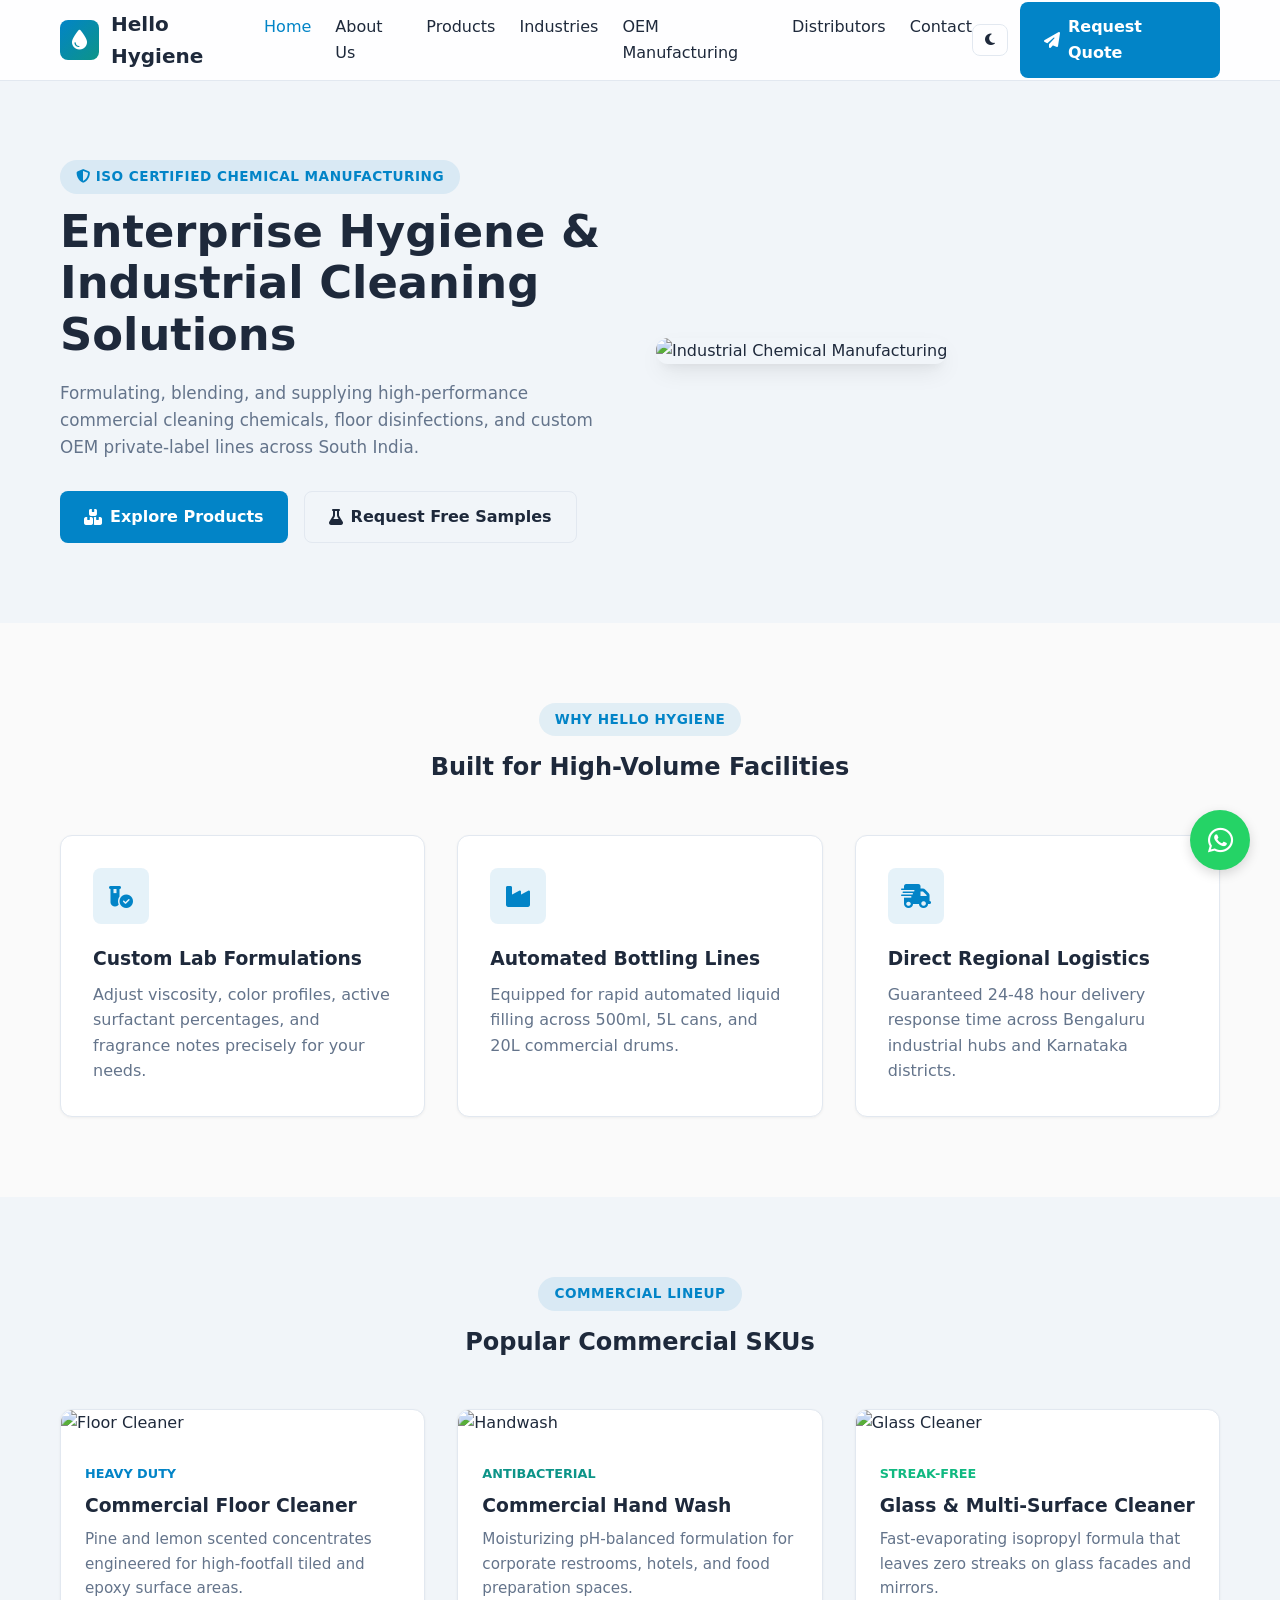
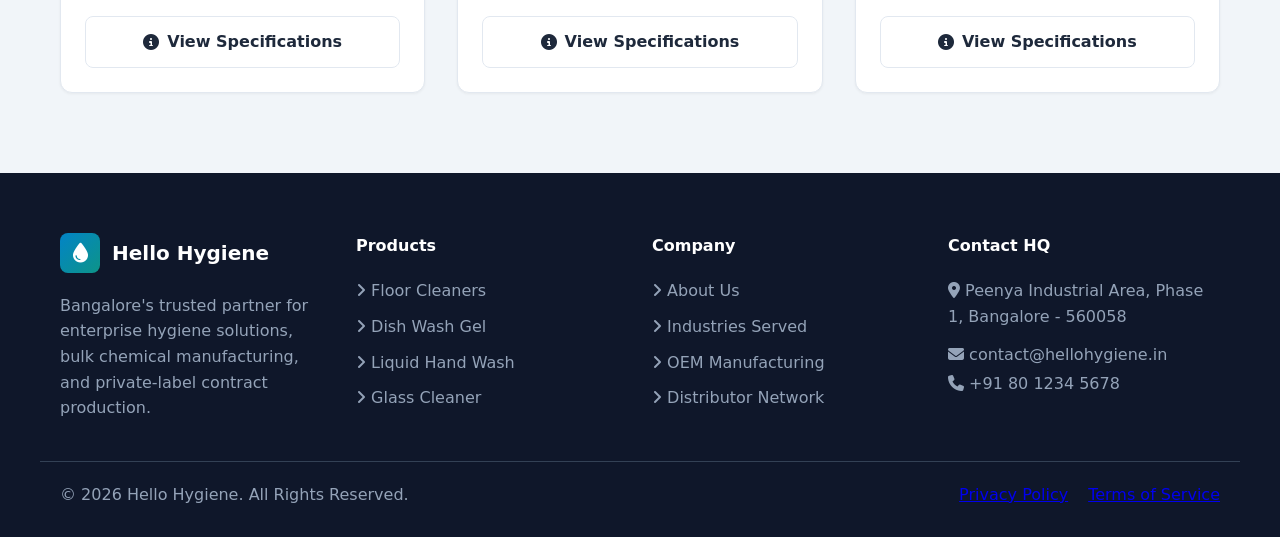
==== commit 1bed02e6: "Add files via upload" ====
--- a/index.html
+++ b/index.html
@@ -3,119 +3,204 @@
 <head>
   <meta charset="UTF-8">
   <meta name="viewport" content="width=device-width, initial-scale=1.0">
-  <title>Hello Hygiene | Commercial Hygiene Products Manufacturer Bangalore</title>
-  <meta name="description" content="Hello Hygiene is Bangalore's premier B2B manufacturer of high-grade commercial cleaning products, floor cleaners, sanitizers, and custom OEM formulas.">
+  <title>Hello Hygiene | Enterprise Cleaning & Chemical Manufacturing</title>
   <link rel="preconnect" href="https://fonts.googleapis.com">
   <link rel="preconnect" href="https://fonts.gstatic.com" crossorigin>
   <link href="https://fonts.googleapis.com/css2?family=Inter:wght@400;500;600;700;800&display=swap" rel="stylesheet">
-  <link rel="stylesheet" href="css/style.css">
-  <link rel="stylesheet" href="css/responsive.css">
-  <link rel="stylesheet" href="css/animations.css">
+  <link rel="stylesheet" href="https://cdnjs.cloudflare.com/ajax/libs/font-awesome/6.5.1/css/all.min.css">
+  <style>
+    :root {
+      --primary: #0284C7;
+      --primary-hover: #0369A1;
+      --secondary: #0D9488;
+      --accent: #10B981;
+      --dark-navy: #0F172A;
+      --bg-main: #FAFAFA;
+      --surface: #FFFFFF;
+      --surface-alt: #F1F5F9;
+      --border-color: #E2E8F0;
+      --text-main: #1E293B;
+      --text-muted: #64748B;
+      --hero-gradient: linear-gradient(135deg, #0284C7 0%, #0D9488 100%);
+      --badge-bg: rgba(2, 132, 199, 0.1);
+      --badge-color: #0284C7;
+      --shadow-sm: 0 1px 3px rgba(0, 0, 0, 0.05);
+      --shadow-lg: 0 10px 25px -5px rgba(0, 0, 0, 0.1), 0 8px 10px -6px rgba(0, 0, 0, 0.05);
+      --radius-sm: 8px;
+      --radius-md: 12px;
+    }
+    [data-theme="dark"] {
+      --bg-main: #0B1120;
+      --surface: #1E293B;
+      --surface-alt: #111827;
+      --border-color: #334155;
+      --text-main: #F8FAFC;
+      --text-muted: #94A3B8;
+      --badge-bg: rgba(56, 189, 248, 0.15);
+      --badge-color: #38BDF8;
+    }
+    * { box-sizing: border-box; margin: 0; padding: 0; }
+    body { font-family: 'Inter', system-ui, -apple-system, sans-serif; background-color: var(--bg-main); color: var(--text-main); line-height: 1.6; }
+    .container { max-width: 1200px; margin: 0 auto; padding: 0 20px; }
+    .section { padding: 80px 0; }
+    .text-center { text-align: center; }
+    .badge { display: inline-block; padding: 6px 16px; background-color: var(--badge-bg); color: var(--badge-color); border-radius: 50px; font-weight: 600; font-size: 0.85rem; text-transform: uppercase; letter-spacing: 0.5px; margin-bottom: 12px; }
+    .glass-card { background: var(--surface); border: 1px solid var(--border-color); border-radius: var(--radius-md); padding: 32px; box-shadow: var(--shadow-sm); transition: transform 0.3s ease, box-shadow 0.3s ease; overflow: hidden; }
+    .glass-card:hover { transform: translateY(-4px); box-shadow: var(--shadow-lg); }
+    .img-responsive { width: 100%; height: auto; border-radius: var(--radius-md); object-fit: cover; }
+    .card-img-top { width: 100%; height: 220px; object-fit: cover; border-radius: var(--radius-md) var(--radius-md) 0 0; }
+    .icon-box { width: 56px; height: 56px; border-radius: var(--radius-sm); background: var(--badge-bg); color: var(--badge-color); display: flex; align-items: center; justify-content: center; font-size: 1.5rem; margin-bottom: 20px; }
+    .header { position: fixed; top: 0; left: 0; right: 0; background: rgba(255, 255, 255, 0.9); backdrop-filter: blur(10px); border-bottom: 1px solid var(--border-color); z-index: 1000; }
+    [data-theme="dark"] .header { background: rgba(15, 23, 42, 0.9); }
+    .nav-container { display: flex; align-items: center; justify-content: space-between; height: 80px; }
+    .logo { display: flex; align-items: center; gap: 12px; font-weight: 800; font-size: 1.25rem; text-decoration: none; color: var(--text-main); }
+    .logo-icon { width: 40px; height: 40px; background: var(--hero-gradient); color: #FFF; border-radius: var(--radius-sm); display: flex; align-items: center; justify-content: center; font-weight: 800; }
+    .nav-links { display: flex; gap: 24px; }
+    .nav-link { text-decoration: none; color: var(--text-main); font-weight: 500; transition: color 0.2s; }
+    .nav-link:hover, .nav-link.active { color: var(--primary); }
+    .grid-2 { display: grid; grid-template-columns: repeat(2, 1fr); gap: 32px; }
+    .grid-3 { display: grid; grid-template-columns: repeat(3, 1fr); gap: 32px; }
+    .grid-4 { display: grid; grid-template-columns: repeat(4, 1fr); gap: 24px; }
+    .btn { display: inline-flex; align-items: center; gap: 8px; padding: 12px 24px; border-radius: var(--radius-sm); font-weight: 600; text-decoration: none; cursor: pointer; border: none; transition: all 0.2s ease; }
+    .btn-primary { background: var(--primary); color: #FFFFFF; }
+    .btn-primary:hover { background: var(--primary-hover); }
+    .btn-outline { border: 1px solid var(--border-color); color: var(--text-main); background: transparent; }
+    .btn-outline:hover { background: var(--surface-alt); }
+    .whatsapp-float { position: fixed; bottom: 30px; right: 30px; width: 60px; height: 60px; background-color: #25D366; color: #FFF; border-radius: 50px; display: flex; align-items: center; justify-content: center; box-shadow: 0 4px 12px rgba(0,0,0,0.15); z-index: 999; font-size: 1.8rem; text-decoration: none; transition: transform 0.3s; }
+    .whatsapp-float:hover { transform: scale(1.1); }
+    .footer { background: var(--dark-navy); color: #94A3B8; padding: 60px 0 30px; }
+    .footer h4 { color: #FFF; margin-bottom: 20px; }
+    .footer-links { list-style: none; }
+    .footer-links li { margin-bottom: 10px; }
+    .footer-links a { color: #94A3B8; text-decoration: none; transition: color 0.2s; }
+    .footer-links a:hover { color: #FFF; }
+    .footer-bottom { border-top: 1px solid #334155; margin-top: 40px; padding-top: 20px; display: flex; justify-content: space-between; }
+    @media (max-width: 900px) {
+      .grid-2, .grid-3, .grid-4 { grid-template-columns: 1fr; }
+      .nav-links { display: none; }
+    }
+  </style>
 </head>
 <body>
 
   <!-- Header -->
   <header class="header">
     <div class="container nav-container">
-      <a href="index.html" class="logo">
-        <div class="logo-icon">HH</div>
+      <a href="#" class="logo">
+        <div class="logo-icon"><i class="fa-solid fa-droplet"></i></div>
         <span>Hello Hygiene</span>
       </a>
 
       <nav class="nav-links">
-        <a href="index.html" class="nav-link active">Home</a>
-        <a href="about.html" class="nav-link">About Us</a>
-        <a href="products.html" class="nav-link">Products</a>
-        <a href="industries.html" class="nav-link">Industries</a>
-        <a href="oem.html" class="nav-link">OEM Manufacturing</a>
-        <a href="distributors.html" class="nav-link">Distributor Program</a>
-        <a href="contact.html" class="nav-link">Contact</a>
+        <a href="#" class="nav-link active">Home</a>
+        <a href="#" class="nav-link">About Us</a>
+        <a href="#" class="nav-link">Products</a>
+        <a href="#" class="nav-link">Industries</a>
+        <a href="#" class="nav-link">OEM Manufacturing</a>
+        <a href="#" class="nav-link">Distributors</a>
+        <a href="#" class="nav-link">Contact</a>
       </nav>
 
-      <div class="nav-actions">
-        <button id="theme-toggle" class="theme-toggle" aria-label="Toggle Theme">
-          <svg width="20" height="20" fill="none" stroke="currentColor" viewBox="0 0 24 24"><path stroke-linecap="round" stroke-linejoin="round" stroke-width="2" d="M12 3v1m0 16v1m9-9h-1M4 12H3m15.364 6.364l-.707-.707M6.343 6.343l-.707-.707m12.728 0l-.707.707M6.343 17.657l-.707.707M16 12a4 4 0 11-8 0 4 4 0 018 0z"></path></svg>
-        </button>
-        <a href="contact.html" class="btn btn-primary">Request Quote</a>
+      <div class="nav-actions" style="display: flex; gap: 12px; align-items: center;">
+        <button id="theme-toggle" class="btn btn-outline" style="padding: 8px 12px;" aria-label="Toggle Theme" onclick="toggleTheme()"><i class="fa-solid fa-moon"></i></button>
+        <a href="#" class="btn btn-primary"><i class="fa-solid fa-paper-plane"></i> Request Quote</a>
       </div>
     </div>
   </header>
 
   <!-- Hero Section -->
-  <section class="section hero" style="padding-top: 160px; padding-bottom: 100px;">
+  <section class="section" style="padding-top: 160px; padding-bottom: 80px; background: var(--surface-alt);">
     <div class="container grid-2" style="align-items: center;">
-      <div class="hero-content reveal">
-        <span class="badge">Engineered Cleanliness</span>
-        <h1>Professional Hygiene.<br><span class="text-gradient">Engineered for Business.</span></h1>
-        <p style="margin: 24px 0 36px 0;">Bangalore’s leading commercial hygiene products manufacturer. Delivering concentrated, high-efficacy formulations for hotels, hospitals, corporate campuses, and facility managers.</p>
-        <div class="hero-actions" style="display: flex; gap: 16px;">
-          <a href="products.html" class="btn btn-primary">Explore Products</a>
-          <a href="oem.html" class="btn btn-secondary">OEM Solutions</a>
-        </div>
-      </div>
-      <div class="hero-graphic reveal" style="position: relative;">
-        <div class="glass-card animate-float" style="padding: 40px; position: relative; z-index: 2;">
-          <div style="font-size: 0.85rem; color: var(--primary); font-weight: 700; margin-bottom: 8px;">INDUSTRIAL GRADE FORMULATION</div>
-          <h3 style="margin-bottom: 12px;">99.99% Efficacy Assured</h3>
-          <p>Precision-formulated commercial compounds optimized for scale, safety, and rapid surface disinfection.</p>
-        </div>
+      <div>
+        <span class="badge"><i class="fa-solid fa-shield-halved"></i> ISO Certified Chemical Manufacturing</span>
+        <h1 style="font-size: 2.8rem; line-height: 1.15; margin-bottom: 20px;">Enterprise Hygiene & Industrial Cleaning Solutions</h1>
+        <p style="font-size: 1.05rem; color: var(--text-muted); margin-bottom: 30px;">Formulating, blending, and supplying high-performance commercial cleaning chemicals, floor disinfections, and custom OEM private-label lines across South India.</p>
+        <div style="display: flex; gap: 16px;">
+          <a href="#" class="btn btn-primary"><i class="fa-solid fa-boxes-stacked"></i> Explore Products</a>
+          <a href="#" class="btn btn-outline"><i class="fa-solid fa-flask"></i> Request Free Samples</a>
+        </div>
+      </div>
+      <div>
+        <img src="https://images.unsplash.com/photo-1584820927498-cfe5211fd8bf?auto=format&fit=crop&w=800&q=80" alt="Industrial Chemical Manufacturing" class="img-responsive" style="box-shadow: var(--shadow-lg);">
       </div>
     </div>
   </section>
 
-  <!-- Animated Statistics -->
-  <section class="section stats-section" style="background: var(--surface-alt);">
-    <div class="container grid-4">
-      <div class="glass-card text-center" style="text-align: center;">
-        <div style="font-size: 2.5rem; font-weight: 800; color: var(--primary);"><span class="counter-val" data-target="500">0</span>+</div>
-        <p>Enterprise Clients</p>
-      </div>
-      <div class="glass-card text-center" style="text-align: center;">
-        <div style="font-size: 2.5rem; font-weight: 800; color: var(--primary);"><span class="counter-val" data-target="100000">0</span>+</div>
-        <p>Liters Monthly Output</p>
-      </div>
-      <div class="glass-card text-center" style="text-align: center;">
-        <div style="font-size: 2.5rem; font-weight: 800; color: var(--primary);"><span class="counter-val" data-target="100">0</span>%</div>
-        <p>Quality Compliance</p>
-      </div>
-      <div class="glass-card text-center" style="text-align: center;">
-        <div style="font-size: 2.5rem; font-weight: 800; color: var(--primary);"><span class="counter-val" data-target="24">0</span>hr</div>
-        <p>Bangalore Dispatch</p>
-      </div>
-    </div>
-  </section>
-
-  <!-- Product Categories Preview -->
+  <!-- Core Features -->
   <section class="section">
     <div class="container">
-      <div class="section-header reveal">
-        <span class="badge">Our Solutions</span>
-        <h2>Commercial Product Line</h2>
-        <p>Formulated specifically for high-traffic enterprise applications.</p>
-      </div>
-      <div class="grid-3 reveal">
+      <div class="text-center" style="margin-bottom: 48px;">
+        <span class="badge">Why Hello Hygiene</span>
+        <h2>Built for High-Volume Facilities</h2>
+      </div>
+
+      <div class="grid-3">
         <div class="glass-card">
-          <h3>Floor Cleaners</h3>
-          <p style="margin: 12px 0;">Heavy-duty disinfectant surface cleaners engineered for commercial tile, marble, and concrete flooring.</p>
-          <a href="products.html" style="color: var(--primary); font-weight: 600;">View Formulations &rarr;</a>
-        </div>
+          <div class="icon-box"><i class="fa-solid fa-vial-circle-check"></i></div>
+          <h3>Custom Lab Formulations</h3>
+          <p style="margin-top: 8px; color: var(--text-muted);">Adjust viscosity, color profiles, active surfactant percentages, and fragrance notes precisely for your needs.</p>
+        </div>
+
         <div class="glass-card">
-          <h3>Dish Wash Gel</h3>
-          <p style="margin: 12px 0;">High-active degreasing liquids for commercial kitchens and high-volume food service setups.</p>
-          <a href="products.html" style="color: var(--primary); font-weight: 600;">View Formulations &rarr;</a>
-        </div>
+          <div class="icon-box"><i class="fa-solid fa-industry"></i></div>
+          <h3>Automated Bottling Lines</h3>
+          <p style="margin-top: 8px; color: var(--text-muted);">Equipped for rapid automated liquid filling across 500ml, 5L cans, and 20L commercial drums.</p>
+        </div>
+
         <div class="glass-card">
-          <h3>Liquid Hand Wash</h3>
-          <p style="margin: 12px 0;">Skin-friendly, antibacterial formulations available in bulk pails and automatic dispenser refills.</p>
-          <a href="products.html" style="color: var(--primary); font-weight: 600;">View Formulations &rarr;</a>
+          <div class="icon-box"><i class="fa-solid fa-truck-fast"></i></div>
+          <h3>Direct Regional Logistics</h3>
+          <p style="margin-top: 8px; color: var(--text-muted);">Guaranteed 24-48 hour delivery response time across Bengaluru industrial hubs and Karnataka districts.</p>
         </div>
       </div>
     </div>
   </section>
 
-  <!-- Floating WhatsApp Action -->
+  <!-- Product Showcase -->
+  <section class="section" style="background: var(--surface-alt);">
+    <div class="container">
+      <div class="text-center" style="margin-bottom: 48px;">
+        <span class="badge">Commercial Lineup</span>
+        <h2>Popular Commercial SKUs</h2>
+      </div>
+
+      <div class="grid-3">
+        <div class="glass-card" style="padding: 0;">
+          <img src="https://images.unsplash.com/photo-1585421514284-efb74c2b69ba?auto=format&fit=crop&w=600&q=80" alt="Floor Cleaner" class="card-img-top">
+          <div style="padding: 24px;">
+            <span style="font-size: 0.8rem; font-weight: 700; color: var(--primary);">HEAVY DUTY</span>
+            <h3 style="margin: 6px 0;">Commercial Floor Cleaner</h3>
+            <p style="color: var(--text-muted); font-size: 0.95rem;">Pine and lemon scented concentrates engineered for high-footfall tiled and epoxy surface areas.</p>
+            <a href="#" class="btn btn-outline" style="margin-top: 16px; width: 100%; justify-content: center;"><i class="fa-solid fa-circle-info"></i> View Specifications</a>
+          </div>
+        </div>
+
+        <div class="glass-card" style="padding: 0;">
+          <img src="https://images.unsplash.com/photo-1600880292203-757bb62b4baf?auto=format&fit=crop&w=600&q=80" alt="Handwash" class="card-img-top">
+          <div style="padding: 24px;">
+            <span style="font-size: 0.8rem; font-weight: 700; color: var(--secondary);">ANTIBACTERIAL</span>
+            <h3 style="margin: 6px 0;">Commercial Hand Wash</h3>
+            <p style="color: var(--text-muted); font-size: 0.95rem;">Moisturizing pH-balanced formulation for corporate restrooms, hotels, and food preparation spaces.</p>
+            <a href="#" class="btn btn-outline" style="margin-top: 16px; width: 100%; justify-content: center;"><i class="fa-solid fa-circle-info"></i> View Specifications</a>
+          </div>
+        </div>
+
+        <div class="glass-card" style="padding: 0;">
+          <img src="https://images.unsplash.com/photo-1584308666744-24d5c474f2ae?auto=format&fit=crop&w=600&q=80" alt="Glass Cleaner" class="card-img-top">
+          <div style="padding: 24px;">
+            <span style="font-size: 0.8rem; font-weight: 700; color: var(--accent);">STREAK-FREE</span>
+            <h3 style="margin: 6px 0;">Glass & Multi-Surface Cleaner</h3>
+            <p style="color: var(--text-muted); font-size: 0.95rem;">Fast-evaporating isopropyl formula that leaves zero streaks on glass facades and mirrors.</p>
+            <a href="#" class="btn btn-outline" style="margin-top: 16px; width: 100%; justify-content: center;"><i class="fa-solid fa-circle-info"></i> View Specifications</a>
+          </div>
+        </div>
+      </div>
+    </div>
+  </section>
+
+  <!-- Floating WhatsApp -->
   <a href="https://wa.me/919000000000" class="whatsapp-float" target="_blank" aria-label="WhatsApp Us">
-    <svg width="32" height="32" fill="currentColor" viewBox="0 0 24 24"><path d="M.057 24l1.687-6.163c-1.041-1.804-1.588-3.849-1.587-5.946.003-6.556 5.338-11.891 11.893-11.891 3.181.001 6.167 1.24 8.413 3.488 2.245 2.248 3.481 5.236 3.48 8.414-.003 6.557-5.338 11.892-11.893 11.892-1.99-.001-3.951-.5-5.688-1.448l-6.305 1.654zm6.597-3.807c1.676.995 3.276 1.591 5.392 1.592 5.448 0 9.886-4.434 9.889-9.885.002-5.462-4.415-9.89-9.881-9.892-5.452 0-9.887 4.434-9.889 9.884-.001 2.225.651 3.891 1.746 5.634l-.999 3.648 3.742-.981z"/></svg>
+    <i class="fa-brands fa-whatsapp"></i>
   </a>
 
   <!-- Footer -->
@@ -123,7 +208,7 @@
     <div class="container grid-4">
       <div>
         <div class="logo" style="margin-bottom: 20px; color: #FFF;">
-          <div class="logo-icon">HH</div>
+          <div class="logo-icon"><i class="fa-solid fa-droplet"></i></div>
           <span>Hello Hygiene</span>
         </div>
         <p>Bangalore's trusted partner for enterprise hygiene solutions, bulk chemical manufacturing, and private-label contract production.</p>
@@ -131,27 +216,26 @@
       <div>
         <h4>Products</h4>
         <ul class="footer-links">
-          <li><a href="products.html">Floor Cleaners</a></li>
-          <li><a href="products.html">Dish Wash Gel</a></li>
-          <li><a href="products.html">Liquid Hand Wash</a></li>
-          <li><a href="products.html">Glass Cleaner</a></li>
-          <li><a href="products.html">Toilet Cleaner</a></li>
+          <li><a href="#"><i class="fa-solid fa-angle-right"></i> Floor Cleaners</a></li>
+          <li><a href="#"><i class="fa-solid fa-angle-right"></i> Dish Wash Gel</a></li>
+          <li><a href="#"><i class="fa-solid fa-angle-right"></i> Liquid Hand Wash</a></li>
+          <li><a href="#"><i class="fa-solid fa-angle-right"></i> Glass Cleaner</a></li>
         </ul>
       </div>
       <div>
         <h4>Company</h4>
         <ul class="footer-links">
-          <li><a href="about.html">About Us</a></li>
-          <li><a href="industries.html">Industries Served</a></li>
-          <li><a href="oem.html">OEM Manufacturing</a></li>
-          <li><a href="distributors.html">Distributor Network</a></li>
-          <li><a href="contact.html">Contact Us</a></li>
+          <li><a href="#"><i class="fa-solid fa-angle-right"></i> About Us</a></li>
+          <li><a href="#"><i class="fa-solid fa-angle-right"></i> Industries Served</a></li>
+          <li><a href="#"><i class="fa-solid fa-angle-right"></i> OEM Manufacturing</a></li>
+          <li><a href="#"><i class="fa-solid fa-angle-right"></i> Distributor Network</a></li>
         </ul>
       </div>
       <div>
-        <h4>Contact</h4>
-        <p>Peenya Industrial Area, Phase 1<br>Bangalore, Karnataka - 560058</p>
-        <p style="margin-top: 12px;">Email: contact@hellohygiene.in<br>Phone: +91 80 1234 5678</p>
+        <h4>Contact HQ</h4>
+        <p><i class="fa-solid fa-location-dot"></i> Peenya Industrial Area, Phase 1, Bangalore - 560058</p>
+        <p style="margin-top: 12px;"><i class="fa-solid fa-envelope"></i> contact@hellohygiene.in</p>
+        <p style="margin-top: 4px;"><i class="fa-solid fa-phone"></i> +91 80 1234 5678</p>
       </div>
     </div>
     <div class="container footer-bottom">
@@ -163,7 +247,12 @@
     </div>
   </footer>
 
-  <script src="js/main.js"></script>
-  <script src="js/animations.js"></script>
+  <script>
+    function toggleTheme() {
+      const current = document.documentElement.getAttribute('data-theme');
+      const next = current === 'dark' ? 'light' : 'dark';
+      document.documentElement.setAttribute('data-theme', next);
+    }
+  </script>
 </body>
 </html>
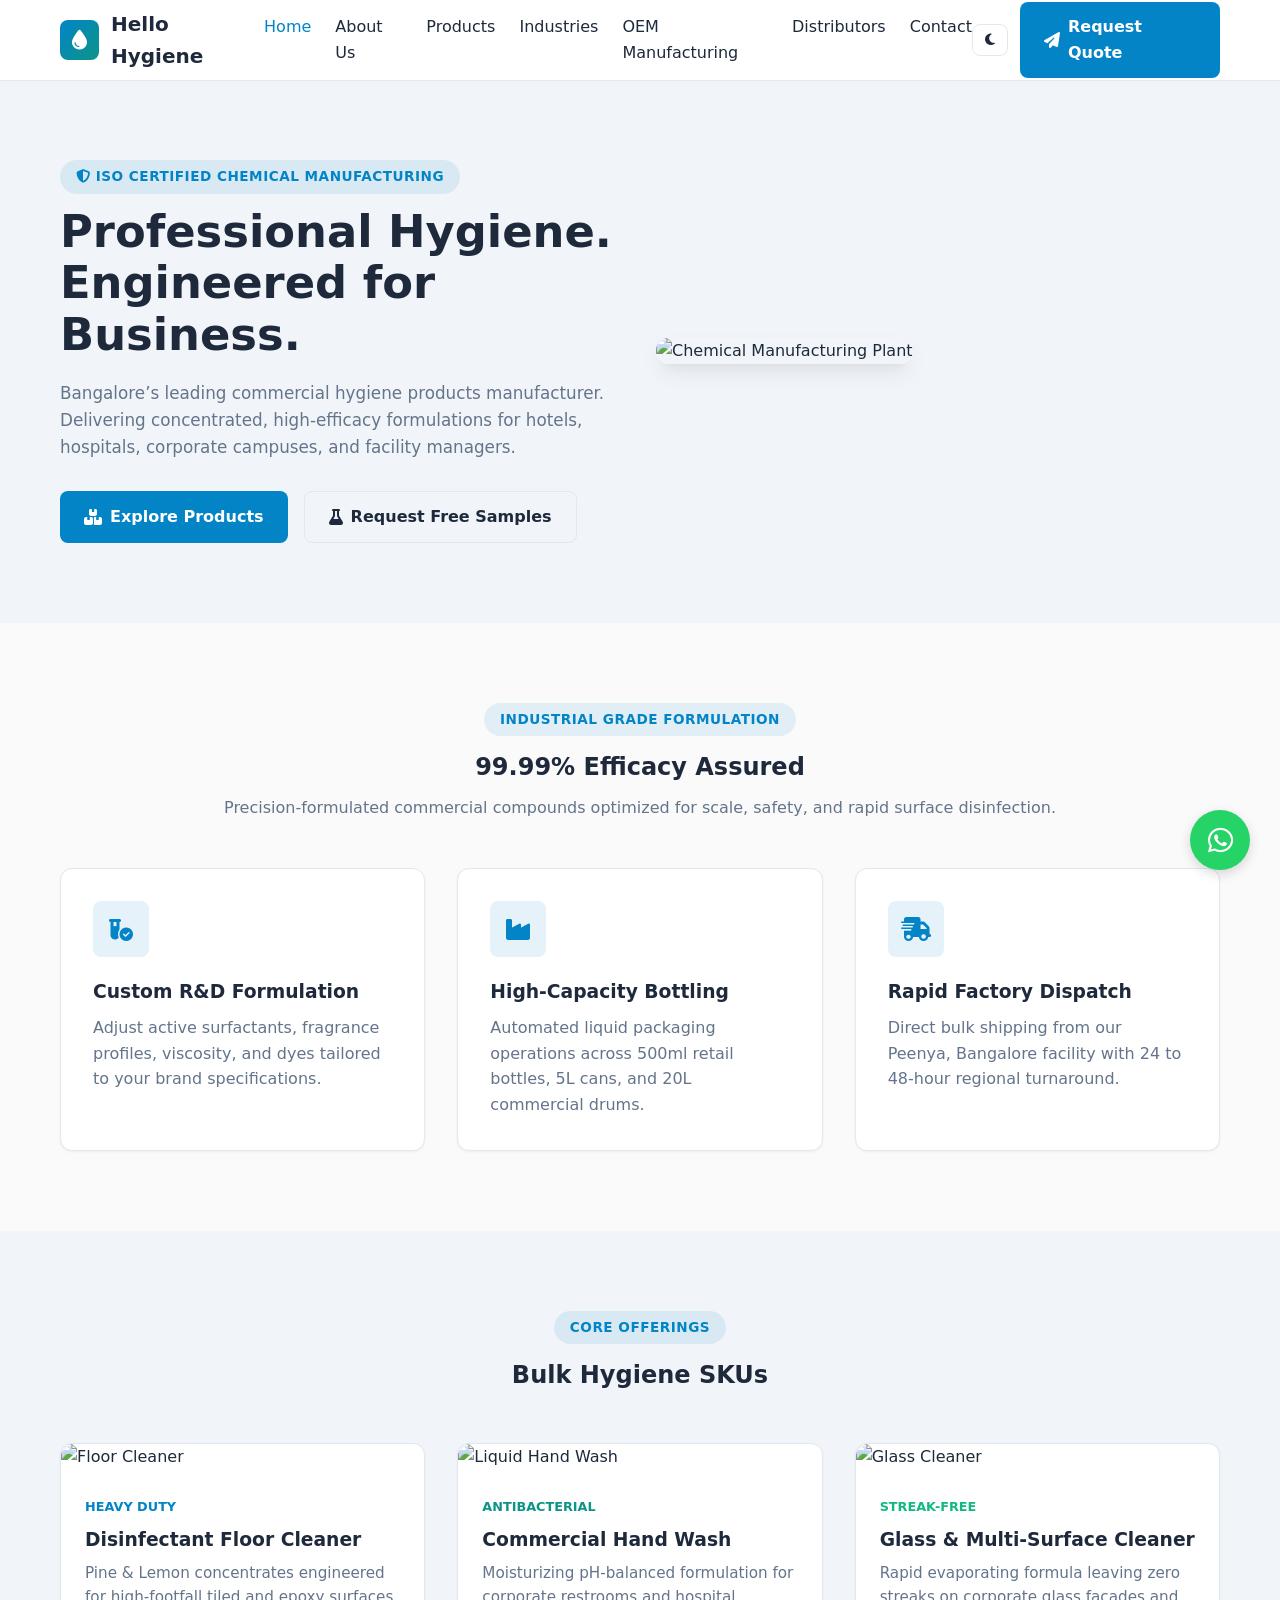
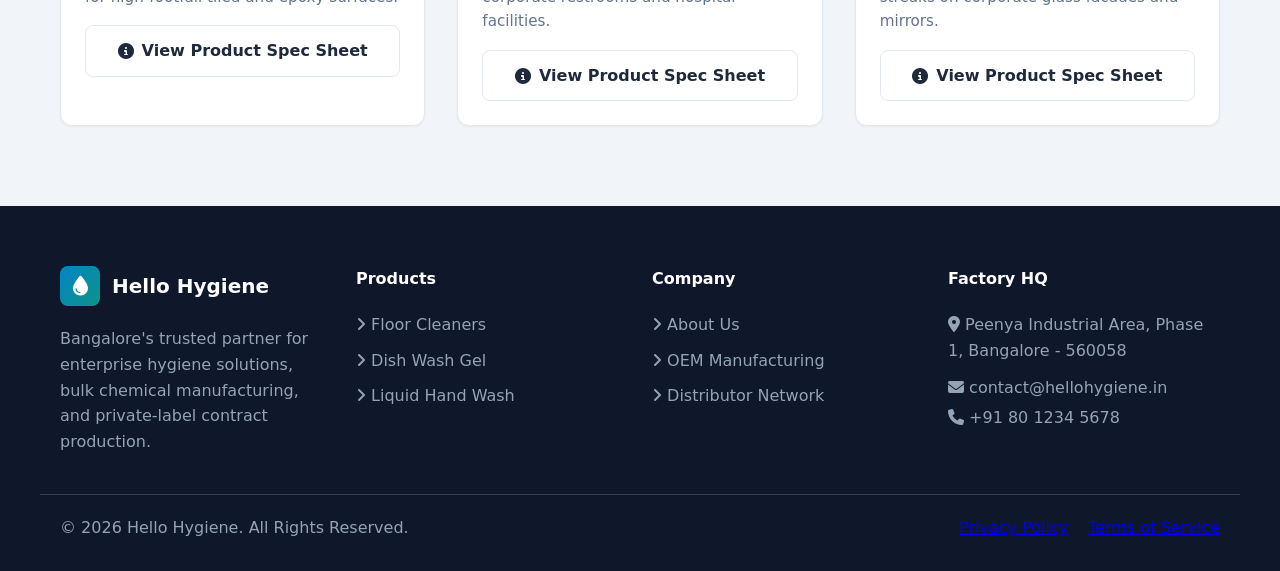
==== commit ae3947fd: "Add files via upload" ====
--- a/index.html
+++ b/index.html
@@ -8,7 +8,9 @@
   <link rel="preconnect" href="https://fonts.gstatic.com" crossorigin>
   <link href="https://fonts.googleapis.com/css2?family=Inter:wght@400;500;600;700;800&display=swap" rel="stylesheet">
   <link rel="stylesheet" href="https://cdnjs.cloudflare.com/ajax/libs/font-awesome/6.5.1/css/all.min.css">
+  
   <style>
+    /* Complete Embedded Visual System */
     :root {
       --primary: #0284C7;
       --primary-hover: #0369A1;
@@ -29,6 +31,7 @@
       --radius-sm: 8px;
       --radius-md: 12px;
     }
+
     [data-theme="dark"] {
       --bg-main: #0B1120;
       --surface: #1E293B;
@@ -39,35 +42,44 @@
       --badge-bg: rgba(56, 189, 248, 0.15);
       --badge-color: #38BDF8;
     }
+
     * { box-sizing: border-box; margin: 0; padding: 0; }
     body { font-family: 'Inter', system-ui, -apple-system, sans-serif; background-color: var(--bg-main); color: var(--text-main); line-height: 1.6; }
+    
     .container { max-width: 1200px; margin: 0 auto; padding: 0 20px; }
     .section { padding: 80px 0; }
     .text-center { text-align: center; }
+    
     .badge { display: inline-block; padding: 6px 16px; background-color: var(--badge-bg); color: var(--badge-color); border-radius: 50px; font-weight: 600; font-size: 0.85rem; text-transform: uppercase; letter-spacing: 0.5px; margin-bottom: 12px; }
     .glass-card { background: var(--surface); border: 1px solid var(--border-color); border-radius: var(--radius-md); padding: 32px; box-shadow: var(--shadow-sm); transition: transform 0.3s ease, box-shadow 0.3s ease; overflow: hidden; }
     .glass-card:hover { transform: translateY(-4px); box-shadow: var(--shadow-lg); }
+    
     .img-responsive { width: 100%; height: auto; border-radius: var(--radius-md); object-fit: cover; }
     .card-img-top { width: 100%; height: 220px; object-fit: cover; border-radius: var(--radius-md) var(--radius-md) 0 0; }
     .icon-box { width: 56px; height: 56px; border-radius: var(--radius-sm); background: var(--badge-bg); color: var(--badge-color); display: flex; align-items: center; justify-content: center; font-size: 1.5rem; margin-bottom: 20px; }
-    .header { position: fixed; top: 0; left: 0; right: 0; background: rgba(255, 255, 255, 0.9); backdrop-filter: blur(10px); border-bottom: 1px solid var(--border-color); z-index: 1000; }
-    [data-theme="dark"] .header { background: rgba(15, 23, 42, 0.9); }
+    
+    .header { position: fixed; top: 0; left: 0; right: 0; background: rgba(255, 255, 255, 0.95); backdrop-filter: blur(10px); border-bottom: 1px solid var(--border-color); z-index: 1000; }
+    [data-theme="dark"] .header { background: rgba(15, 23, 42, 0.95); }
     .nav-container { display: flex; align-items: center; justify-content: space-between; height: 80px; }
     .logo { display: flex; align-items: center; gap: 12px; font-weight: 800; font-size: 1.25rem; text-decoration: none; color: var(--text-main); }
     .logo-icon { width: 40px; height: 40px; background: var(--hero-gradient); color: #FFF; border-radius: var(--radius-sm); display: flex; align-items: center; justify-content: center; font-weight: 800; }
     .nav-links { display: flex; gap: 24px; }
     .nav-link { text-decoration: none; color: var(--text-main); font-weight: 500; transition: color 0.2s; }
     .nav-link:hover, .nav-link.active { color: var(--primary); }
+    
     .grid-2 { display: grid; grid-template-columns: repeat(2, 1fr); gap: 32px; }
     .grid-3 { display: grid; grid-template-columns: repeat(3, 1fr); gap: 32px; }
     .grid-4 { display: grid; grid-template-columns: repeat(4, 1fr); gap: 24px; }
+    
     .btn { display: inline-flex; align-items: center; gap: 8px; padding: 12px 24px; border-radius: var(--radius-sm); font-weight: 600; text-decoration: none; cursor: pointer; border: none; transition: all 0.2s ease; }
     .btn-primary { background: var(--primary); color: #FFFFFF; }
     .btn-primary:hover { background: var(--primary-hover); }
     .btn-outline { border: 1px solid var(--border-color); color: var(--text-main); background: transparent; }
     .btn-outline:hover { background: var(--surface-alt); }
+    
     .whatsapp-float { position: fixed; bottom: 30px; right: 30px; width: 60px; height: 60px; background-color: #25D366; color: #FFF; border-radius: 50px; display: flex; align-items: center; justify-content: center; box-shadow: 0 4px 12px rgba(0,0,0,0.15); z-index: 999; font-size: 1.8rem; text-decoration: none; transition: transform 0.3s; }
     .whatsapp-float:hover { transform: scale(1.1); }
+    
     .footer { background: var(--dark-navy); color: #94A3B8; padding: 60px 0 30px; }
     .footer h4 { color: #FFF; margin-bottom: 20px; }
     .footer-links { list-style: none; }
@@ -75,6 +87,7 @@
     .footer-links a { color: #94A3B8; text-decoration: none; transition: color 0.2s; }
     .footer-links a:hover { color: #FFF; }
     .footer-bottom { border-top: 1px solid #334155; margin-top: 40px; padding-top: 20px; display: flex; justify-content: space-between; }
+
     @media (max-width: 900px) {
       .grid-2, .grid-3, .grid-4 { grid-template-columns: 1fr; }
       .nav-links { display: none; }
@@ -101,8 +114,8 @@
         <a href="#" class="nav-link">Contact</a>
       </nav>
 
-      <div class="nav-actions" style="display: flex; gap: 12px; align-items: center;">
-        <button id="theme-toggle" class="btn btn-outline" style="padding: 8px 12px;" aria-label="Toggle Theme" onclick="toggleTheme()"><i class="fa-solid fa-moon"></i></button>
+      <div style="display: flex; gap: 12px; align-items: center;">
+        <button class="btn btn-outline" style="padding: 8px 12px;" onclick="toggleTheme()" aria-label="Toggle Theme"><i class="fa-solid fa-moon"></i></button>
         <a href="#" class="btn btn-primary"><i class="fa-solid fa-paper-plane"></i> Request Quote</a>
       </div>
     </div>
@@ -113,44 +126,45 @@
     <div class="container grid-2" style="align-items: center;">
       <div>
         <span class="badge"><i class="fa-solid fa-shield-halved"></i> ISO Certified Chemical Manufacturing</span>
-        <h1 style="font-size: 2.8rem; line-height: 1.15; margin-bottom: 20px;">Enterprise Hygiene & Industrial Cleaning Solutions</h1>
-        <p style="font-size: 1.05rem; color: var(--text-muted); margin-bottom: 30px;">Formulating, blending, and supplying high-performance commercial cleaning chemicals, floor disinfections, and custom OEM private-label lines across South India.</p>
+        <h1 style="font-size: 2.8rem; line-height: 1.15; margin-bottom: 20px;">Professional Hygiene. Engineered for Business.</h1>
+        <p style="font-size: 1.05rem; color: var(--text-muted); margin-bottom: 30px;">Bangalore’s leading commercial hygiene products manufacturer. Delivering concentrated, high-efficacy formulations for hotels, hospitals, corporate campuses, and facility managers.</p>
         <div style="display: flex; gap: 16px;">
           <a href="#" class="btn btn-primary"><i class="fa-solid fa-boxes-stacked"></i> Explore Products</a>
           <a href="#" class="btn btn-outline"><i class="fa-solid fa-flask"></i> Request Free Samples</a>
         </div>
       </div>
       <div>
-        <img src="https://images.unsplash.com/photo-1584820927498-cfe5211fd8bf?auto=format&fit=crop&w=800&q=80" alt="Industrial Chemical Manufacturing" class="img-responsive" style="box-shadow: var(--shadow-lg);">
+        <img src="https://images.unsplash.com/photo-1584820927498-cfe5211fd8bf?auto=format&fit=crop&w=800&q=80" alt="Chemical Manufacturing Plant" class="img-responsive" style="box-shadow: var(--shadow-lg);">
       </div>
     </div>
   </section>
 
-  <!-- Core Features -->
+  <!-- Features Grid -->
   <section class="section">
     <div class="container">
       <div class="text-center" style="margin-bottom: 48px;">
-        <span class="badge">Why Hello Hygiene</span>
-        <h2>Built for High-Volume Facilities</h2>
+        <span class="badge">Industrial Grade Formulation</span>
+        <h2>99.99% Efficacy Assured</h2>
+        <p style="color: var(--text-muted); margin-top: 8px;">Precision-formulated commercial compounds optimized for scale, safety, and rapid surface disinfection.</p>
       </div>
 
       <div class="grid-3">
         <div class="glass-card">
           <div class="icon-box"><i class="fa-solid fa-vial-circle-check"></i></div>
-          <h3>Custom Lab Formulations</h3>
-          <p style="margin-top: 8px; color: var(--text-muted);">Adjust viscosity, color profiles, active surfactant percentages, and fragrance notes precisely for your needs.</p>
+          <h3>Custom R&D Formulation</h3>
+          <p style="margin-top: 8px; color: var(--text-muted);">Adjust active surfactants, fragrance profiles, viscosity, and dyes tailored to your brand specifications.</p>
         </div>
 
         <div class="glass-card">
           <div class="icon-box"><i class="fa-solid fa-industry"></i></div>
-          <h3>Automated Bottling Lines</h3>
-          <p style="margin-top: 8px; color: var(--text-muted);">Equipped for rapid automated liquid filling across 500ml, 5L cans, and 20L commercial drums.</p>
+          <h3>High-Capacity Bottling</h3>
+          <p style="margin-top: 8px; color: var(--text-muted);">Automated liquid packaging operations across 500ml retail bottles, 5L cans, and 20L commercial drums.</p>
         </div>
 
         <div class="glass-card">
           <div class="icon-box"><i class="fa-solid fa-truck-fast"></i></div>
-          <h3>Direct Regional Logistics</h3>
-          <p style="margin-top: 8px; color: var(--text-muted);">Guaranteed 24-48 hour delivery response time across Bengaluru industrial hubs and Karnataka districts.</p>
+          <h3>Rapid Factory Dispatch</h3>
+          <p style="margin-top: 8px; color: var(--text-muted);">Direct bulk shipping from our Peenya, Bangalore facility with 24 to 48-hour regional turnaround.</p>
         </div>
       </div>
     </div>
@@ -160,8 +174,8 @@
   <section class="section" style="background: var(--surface-alt);">
     <div class="container">
       <div class="text-center" style="margin-bottom: 48px;">
-        <span class="badge">Commercial Lineup</span>
-        <h2>Popular Commercial SKUs</h2>
+        <span class="badge">Core Offerings</span>
+        <h2>Bulk Hygiene SKUs</h2>
       </div>
 
       <div class="grid-3">
@@ -169,19 +183,19 @@
           <img src="https://images.unsplash.com/photo-1585421514284-efb74c2b69ba?auto=format&fit=crop&w=600&q=80" alt="Floor Cleaner" class="card-img-top">
           <div style="padding: 24px;">
             <span style="font-size: 0.8rem; font-weight: 700; color: var(--primary);">HEAVY DUTY</span>
-            <h3 style="margin: 6px 0;">Commercial Floor Cleaner</h3>
-            <p style="color: var(--text-muted); font-size: 0.95rem;">Pine and lemon scented concentrates engineered for high-footfall tiled and epoxy surface areas.</p>
-            <a href="#" class="btn btn-outline" style="margin-top: 16px; width: 100%; justify-content: center;"><i class="fa-solid fa-circle-info"></i> View Specifications</a>
+            <h3 style="margin: 6px 0;">Disinfectant Floor Cleaner</h3>
+            <p style="color: var(--text-muted); font-size: 0.95rem;">Pine & Lemon concentrates engineered for high-footfall tiled and epoxy surfaces.</p>
+            <a href="#" class="btn btn-outline" style="margin-top: 16px; width: 100%; justify-content: center;"><i class="fa-solid fa-circle-info"></i> View Product Spec Sheet</a>
           </div>
         </div>
 
         <div class="glass-card" style="padding: 0;">
-          <img src="https://images.unsplash.com/photo-1600880292203-757bb62b4baf?auto=format&fit=crop&w=600&q=80" alt="Handwash" class="card-img-top">
+          <img src="https://images.unsplash.com/photo-1600880292203-757bb62b4baf?auto=format&fit=crop&w=600&q=80" alt="Liquid Hand Wash" class="card-img-top">
           <div style="padding: 24px;">
             <span style="font-size: 0.8rem; font-weight: 700; color: var(--secondary);">ANTIBACTERIAL</span>
             <h3 style="margin: 6px 0;">Commercial Hand Wash</h3>
-            <p style="color: var(--text-muted); font-size: 0.95rem;">Moisturizing pH-balanced formulation for corporate restrooms, hotels, and food preparation spaces.</p>
-            <a href="#" class="btn btn-outline" style="margin-top: 16px; width: 100%; justify-content: center;"><i class="fa-solid fa-circle-info"></i> View Specifications</a>
+            <p style="color: var(--text-muted); font-size: 0.95rem;">Moisturizing pH-balanced formulation for corporate restrooms and hospital facilities.</p>
+            <a href="#" class="btn btn-outline" style="margin-top: 16px; width: 100%; justify-content: center;"><i class="fa-solid fa-circle-info"></i> View Product Spec Sheet</a>
           </div>
         </div>
 
@@ -190,8 +204,8 @@
           <div style="padding: 24px;">
             <span style="font-size: 0.8rem; font-weight: 700; color: var(--accent);">STREAK-FREE</span>
             <h3 style="margin: 6px 0;">Glass & Multi-Surface Cleaner</h3>
-            <p style="color: var(--text-muted); font-size: 0.95rem;">Fast-evaporating isopropyl formula that leaves zero streaks on glass facades and mirrors.</p>
-            <a href="#" class="btn btn-outline" style="margin-top: 16px; width: 100%; justify-content: center;"><i class="fa-solid fa-circle-info"></i> View Specifications</a>
+            <p style="color: var(--text-muted); font-size: 0.95rem;">Rapid evaporating formula leaving zero streaks on corporate glass facades and mirrors.</p>
+            <a href="#" class="btn btn-outline" style="margin-top: 16px; width: 100%; justify-content: center;"><i class="fa-solid fa-circle-info"></i> View Product Spec Sheet</a>
           </div>
         </div>
       </div>
@@ -199,7 +213,7 @@
   </section>
 
   <!-- Floating WhatsApp -->
-  <a href="https://wa.me/919000000000" class="whatsapp-float" target="_blank" aria-label="WhatsApp Us">
+  <a href="https://wa.me/919000000000" class="whatsapp-float" target="_blank" aria-label="Contact us on WhatsApp">
     <i class="fa-brands fa-whatsapp"></i>
   </a>
 
@@ -219,20 +233,18 @@
           <li><a href="#"><i class="fa-solid fa-angle-right"></i> Floor Cleaners</a></li>
           <li><a href="#"><i class="fa-solid fa-angle-right"></i> Dish Wash Gel</a></li>
           <li><a href="#"><i class="fa-solid fa-angle-right"></i> Liquid Hand Wash</a></li>
-          <li><a href="#"><i class="fa-solid fa-angle-right"></i> Glass Cleaner</a></li>
         </ul>
       </div>
       <div>
         <h4>Company</h4>
         <ul class="footer-links">
           <li><a href="#"><i class="fa-solid fa-angle-right"></i> About Us</a></li>
-          <li><a href="#"><i class="fa-solid fa-angle-right"></i> Industries Served</a></li>
           <li><a href="#"><i class="fa-solid fa-angle-right"></i> OEM Manufacturing</a></li>
           <li><a href="#"><i class="fa-solid fa-angle-right"></i> Distributor Network</a></li>
         </ul>
       </div>
       <div>
-        <h4>Contact HQ</h4>
+        <h4>Factory HQ</h4>
         <p><i class="fa-solid fa-location-dot"></i> Peenya Industrial Area, Phase 1, Bangalore - 560058</p>
         <p style="margin-top: 12px;"><i class="fa-solid fa-envelope"></i> contact@hellohygiene.in</p>
         <p style="margin-top: 4px;"><i class="fa-solid fa-phone"></i> +91 80 1234 5678</p>
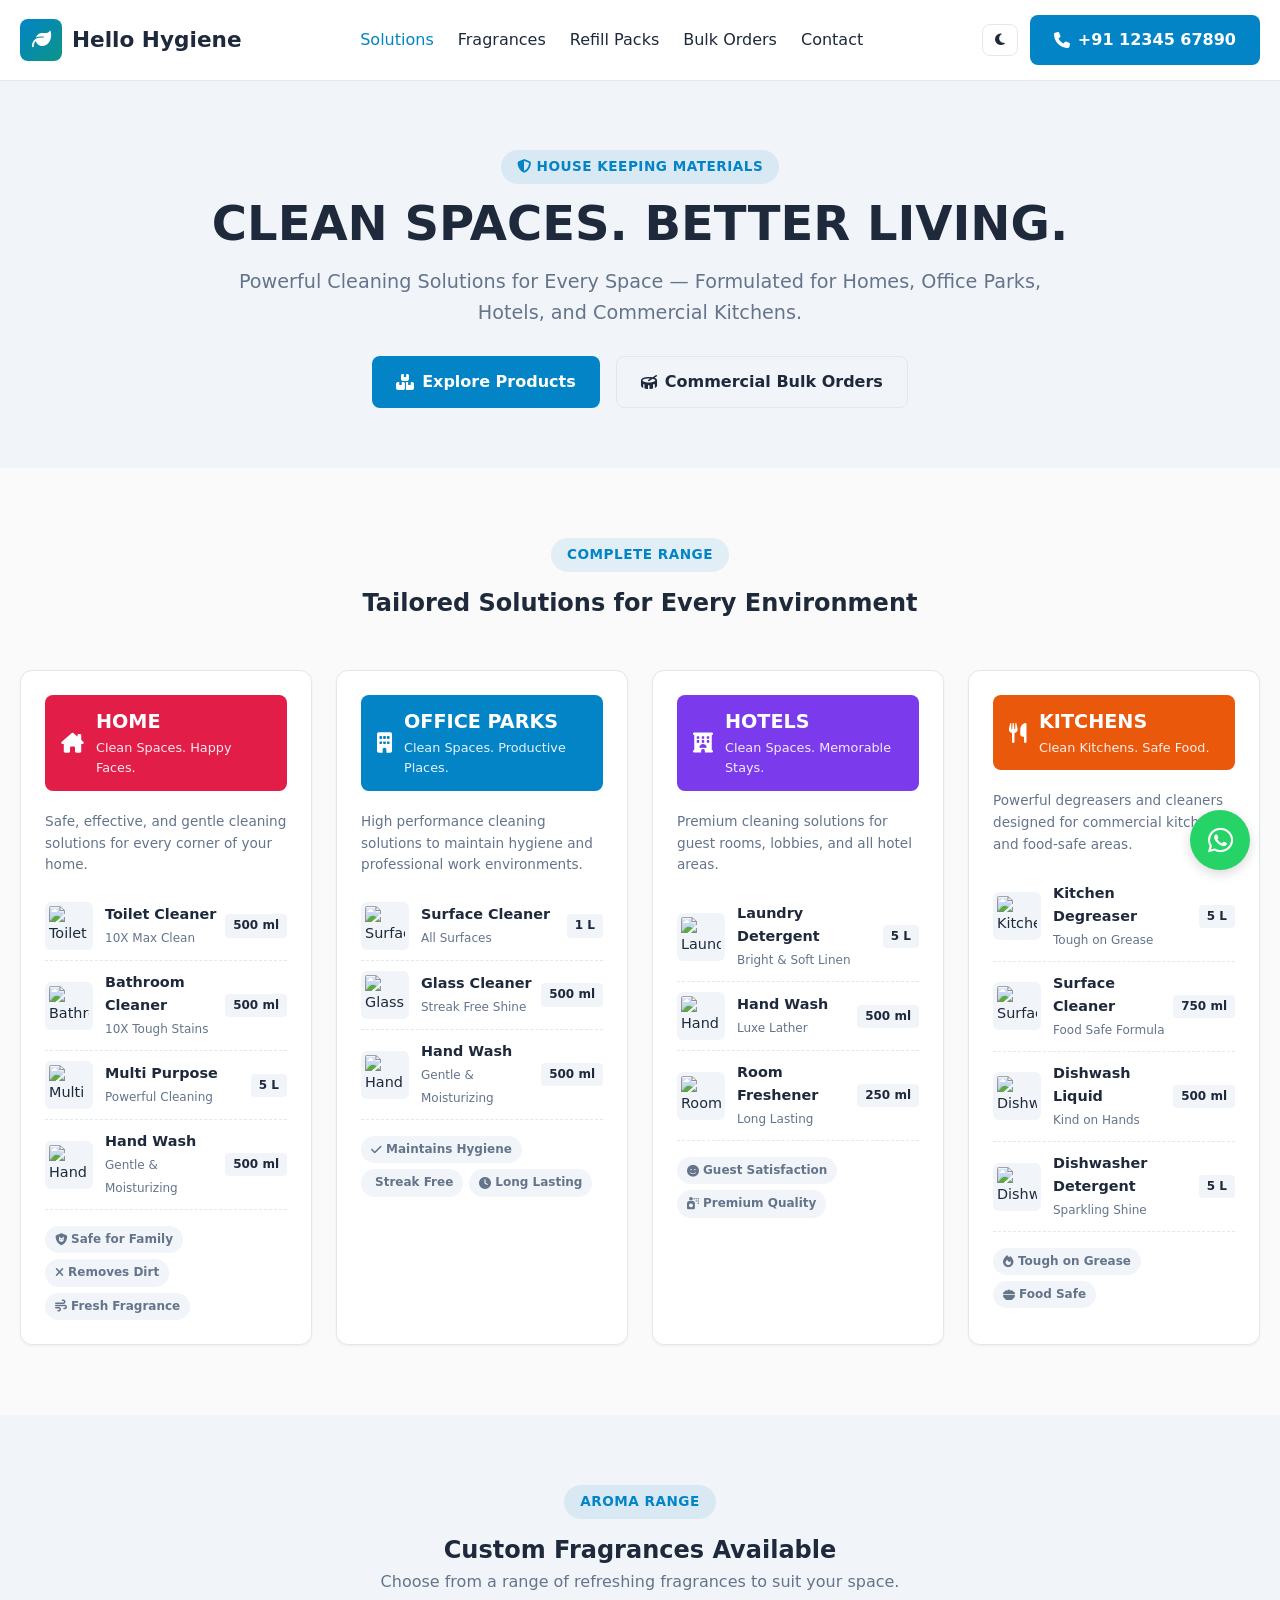
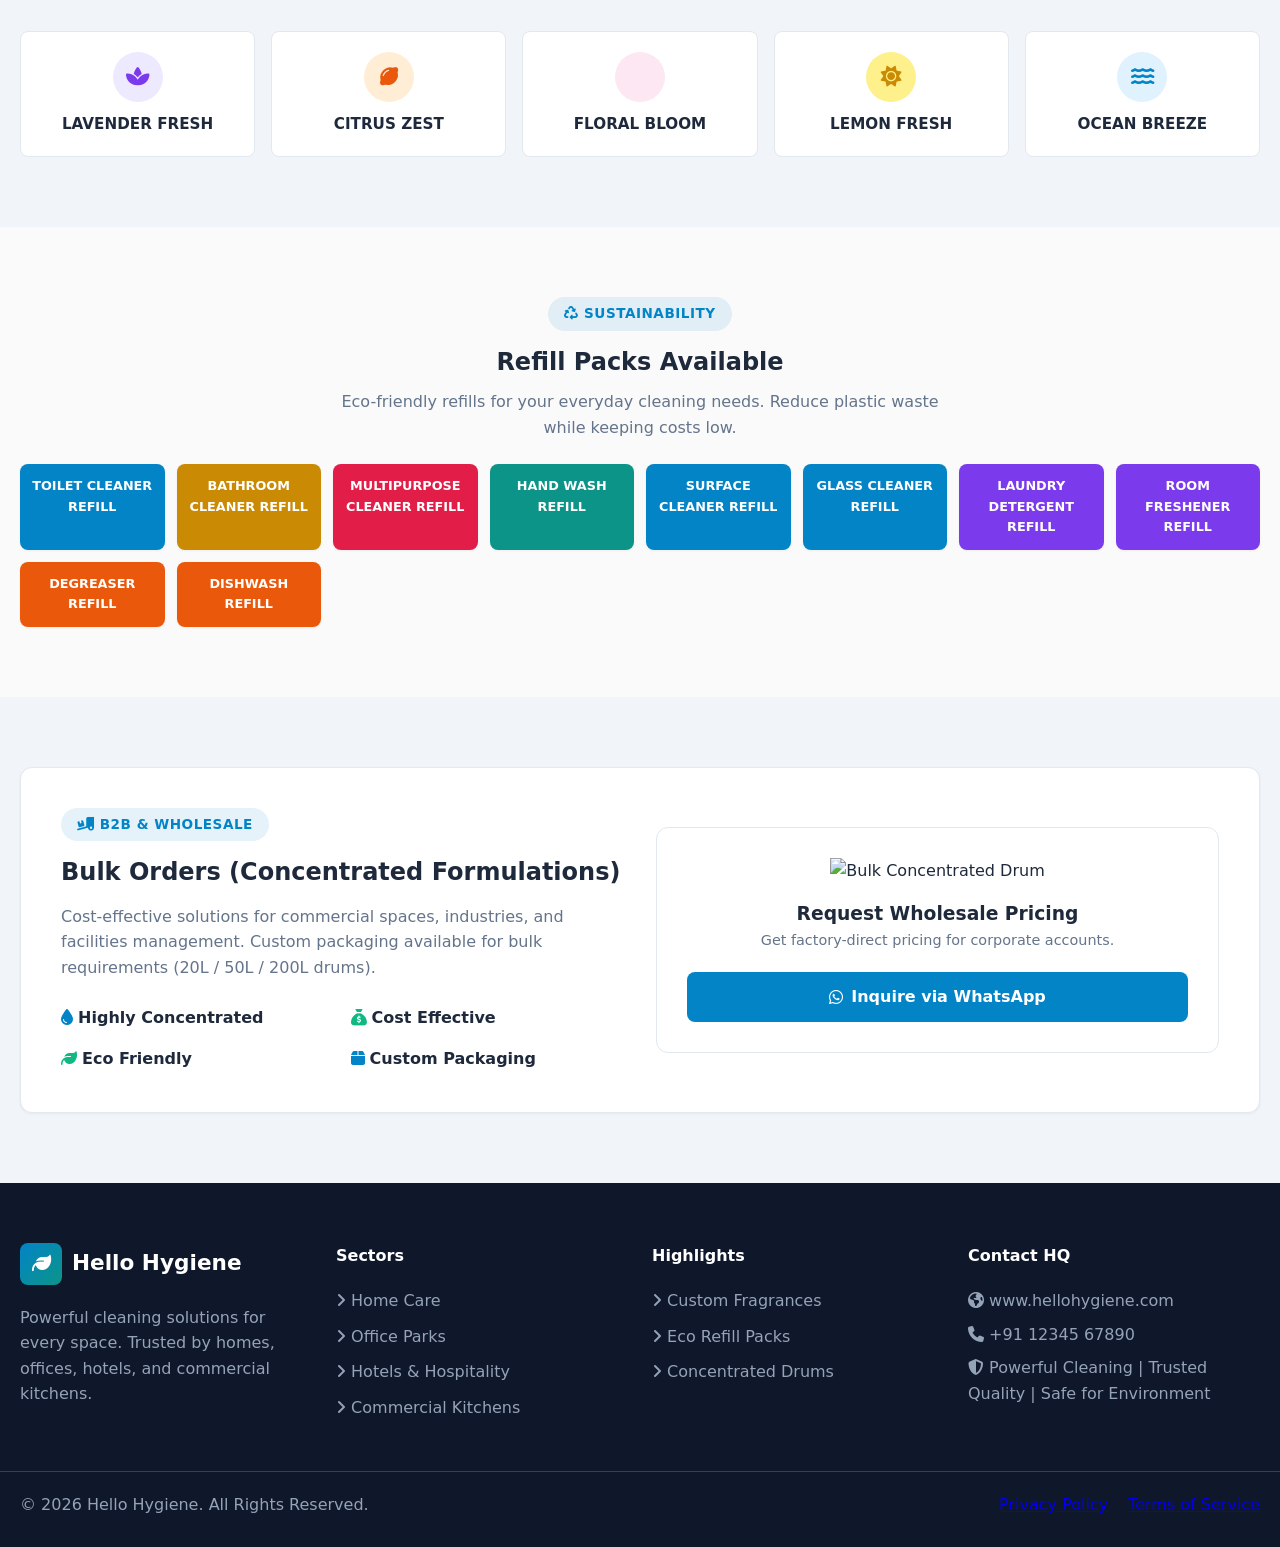
==== commit bedafd93: "Add files via upload" ====
--- a/index.html
+++ b/index.html
@@ -3,14 +3,13 @@
 <head>
   <meta charset="UTF-8">
   <meta name="viewport" content="width=device-width, initial-scale=1.0">
-  <title>Hello Hygiene | Enterprise Cleaning & Chemical Manufacturing</title>
+  <title>Hello Hygiene | House Keeping Materials & Professional Cleaning Solutions</title>
   <link rel="preconnect" href="https://fonts.googleapis.com">
   <link rel="preconnect" href="https://fonts.gstatic.com" crossorigin>
   <link href="https://fonts.googleapis.com/css2?family=Inter:wght@400;500;600;700;800&display=swap" rel="stylesheet">
   <link rel="stylesheet" href="https://cdnjs.cloudflare.com/ajax/libs/font-awesome/6.5.1/css/all.min.css">
   
   <style>
-    /* Complete Embedded Visual System */
     :root {
       --primary: #0284C7;
       --primary-hover: #0369A1;
@@ -30,6 +29,12 @@
       --shadow-lg: 0 10px 25px -5px rgba(0, 0, 0, 0.1), 0 8px 10px -6px rgba(0, 0, 0, 0.05);
       --radius-sm: 8px;
       --radius-md: 12px;
+      
+      /* Category Colors */
+      --color-home: #E11D48;
+      --color-office: #0284C7;
+      --color-hotel: #7C3AED;
+      --color-kitchen: #EA580C;
     }
 
     [data-theme="dark"] {
@@ -46,30 +51,26 @@
     * { box-sizing: border-box; margin: 0; padding: 0; }
     body { font-family: 'Inter', system-ui, -apple-system, sans-serif; background-color: var(--bg-main); color: var(--text-main); line-height: 1.6; }
     
-    .container { max-width: 1200px; margin: 0 auto; padding: 0 20px; }
-    .section { padding: 80px 0; }
+    .container { max-width: 1280px; margin: 0 auto; padding: 0 20px; }
+    .section { padding: 70px 0; }
     .text-center { text-align: center; }
     
     .badge { display: inline-block; padding: 6px 16px; background-color: var(--badge-bg); color: var(--badge-color); border-radius: 50px; font-weight: 600; font-size: 0.85rem; text-transform: uppercase; letter-spacing: 0.5px; margin-bottom: 12px; }
-    .glass-card { background: var(--surface); border: 1px solid var(--border-color); border-radius: var(--radius-md); padding: 32px; box-shadow: var(--shadow-sm); transition: transform 0.3s ease, box-shadow 0.3s ease; overflow: hidden; }
+    .glass-card { background: var(--surface); border: 1px solid var(--border-color); border-radius: var(--radius-md); padding: 24px; box-shadow: var(--shadow-sm); transition: transform 0.3s ease, box-shadow 0.3s ease; }
     .glass-card:hover { transform: translateY(-4px); box-shadow: var(--shadow-lg); }
-    
-    .img-responsive { width: 100%; height: auto; border-radius: var(--radius-md); object-fit: cover; }
-    .card-img-top { width: 100%; height: 220px; object-fit: cover; border-radius: var(--radius-md) var(--radius-md) 0 0; }
-    .icon-box { width: 56px; height: 56px; border-radius: var(--radius-sm); background: var(--badge-bg); color: var(--badge-color); display: flex; align-items: center; justify-content: center; font-size: 1.5rem; margin-bottom: 20px; }
     
     .header { position: fixed; top: 0; left: 0; right: 0; background: rgba(255, 255, 255, 0.95); backdrop-filter: blur(10px); border-bottom: 1px solid var(--border-color); z-index: 1000; }
     [data-theme="dark"] .header { background: rgba(15, 23, 42, 0.95); }
     .nav-container { display: flex; align-items: center; justify-content: space-between; height: 80px; }
-    .logo { display: flex; align-items: center; gap: 12px; font-weight: 800; font-size: 1.25rem; text-decoration: none; color: var(--text-main); }
-    .logo-icon { width: 40px; height: 40px; background: var(--hero-gradient); color: #FFF; border-radius: var(--radius-sm); display: flex; align-items: center; justify-content: center; font-weight: 800; }
+    .logo { display: flex; align-items: center; gap: 10px; font-weight: 800; font-size: 1.35rem; text-decoration: none; color: var(--text-main); }
+    .logo-icon { width: 42px; height: 42px; background: var(--hero-gradient); color: #FFF; border-radius: var(--radius-sm); display: flex; align-items: center; justify-content: center; font-size: 1.2rem; }
     .nav-links { display: flex; gap: 24px; }
     .nav-link { text-decoration: none; color: var(--text-main); font-weight: 500; transition: color 0.2s; }
     .nav-link:hover, .nav-link.active { color: var(--primary); }
     
     .grid-2 { display: grid; grid-template-columns: repeat(2, 1fr); gap: 32px; }
-    .grid-3 { display: grid; grid-template-columns: repeat(3, 1fr); gap: 32px; }
     .grid-4 { display: grid; grid-template-columns: repeat(4, 1fr); gap: 24px; }
+    .grid-5 { display: grid; grid-template-columns: repeat(5, 1fr); gap: 16px; }
     
     .btn { display: inline-flex; align-items: center; gap: 8px; padding: 12px 24px; border-radius: var(--radius-sm); font-weight: 600; text-decoration: none; cursor: pointer; border: none; transition: all 0.2s ease; }
     .btn-primary { background: var(--primary); color: #FFFFFF; }
@@ -77,6 +78,34 @@
     .btn-outline { border: 1px solid var(--border-color); color: var(--text-main); background: transparent; }
     .btn-outline:hover { background: var(--surface-alt); }
     
+    /* Category Header Banners */
+    .cat-header { display: flex; align-items: center; gap: 12px; padding: 12px 16px; border-radius: var(--radius-sm); color: white; margin-bottom: 20px; }
+    .cat-header.home { background-color: var(--color-home); }
+    .cat-header.office { background-color: var(--color-office); }
+    .cat-header.hotel { background-color: var(--color-hotel); }
+    .cat-header.kitchen { background-color: var(--color-kitchen); }
+    .cat-header h3 { font-size: 1.2rem; margin: 0; }
+    .cat-header p { font-size: 0.8rem; opacity: 0.9; margin: 0; }
+    
+    /* Product Item Specs with Image Alignment */
+    .product-list { list-style: none; margin: 16px 0; }
+    .product-item { display: flex; justify-content: space-between; align-items: center; padding: 10px 0; border-bottom: 1px dashed var(--border-color); font-size: 0.9rem; }
+    .product-info { display: flex; align-items: center; gap: 12px; }
+    .product-thumb { width: 48px; height: 48px; object-fit: contain; flex-shrink: 0; background: var(--surface-alt); border-radius: 6px; padding: 4px; }
+    .product-tag { font-size: 0.75rem; padding: 2px 8px; border-radius: 4px; background: var(--surface-alt); font-weight: 600; white-space: nowrap; }
+
+    /* Feature Tags */
+    .feature-tag-list { display: flex; flex-wrap: wrap; gap: 6px; margin-top: 16px; }
+    .feature-pill { font-size: 0.75rem; font-weight: 600; padding: 4px 10px; border-radius: 20px; background: var(--surface-alt); color: var(--text-muted); display: flex; align-items: center; gap: 4px; }
+
+    /* Fragrance Cards */
+    .fragrance-card { text-align: center; padding: 20px 10px; border-radius: var(--radius-sm); background: var(--surface); border: 1px solid var(--border-color); }
+    .fragrance-icon { width: 50px; height: 50px; border-radius: 50%; margin: 0 auto 10px; display: flex; align-items: center; justify-content: center; font-size: 1.3rem; }
+
+    /* Refill Pills */
+    .refill-grid { display: grid; grid-template-columns: repeat(auto-fit, minmax(130px, 1fr)); gap: 12px; margin-top: 20px; }
+    .refill-item { border-radius: var(--radius-sm); padding: 12px; text-align: center; color: white; font-weight: 700; font-size: 0.8rem; box-shadow: var(--shadow-sm); }
+
     .whatsapp-float { position: fixed; bottom: 30px; right: 30px; width: 60px; height: 60px; background-color: #25D366; color: #FFF; border-radius: 50px; display: flex; align-items: center; justify-content: center; box-shadow: 0 4px 12px rgba(0,0,0,0.15); z-index: 999; font-size: 1.8rem; text-decoration: none; transition: transform 0.3s; }
     .whatsapp-float:hover { transform: scale(1.1); }
     
@@ -88,8 +117,12 @@
     .footer-links a:hover { color: #FFF; }
     .footer-bottom { border-top: 1px solid #334155; margin-top: 40px; padding-top: 20px; display: flex; justify-content: space-between; }
 
-    @media (max-width: 900px) {
-      .grid-2, .grid-3, .grid-4 { grid-template-columns: 1fr; }
+    @media (max-width: 1024px) {
+      .grid-4 { grid-template-columns: repeat(2, 1fr); }
+      .grid-5 { grid-template-columns: repeat(3, 1fr); }
+    }
+    @media (max-width: 640px) {
+      .grid-2, .grid-4, .grid-5 { grid-template-columns: 1fr; }
       .nav-links { display: none; }
     }
   </style>
@@ -100,154 +133,396 @@
   <header class="header">
     <div class="container nav-container">
       <a href="#" class="logo">
-        <div class="logo-icon"><i class="fa-solid fa-droplet"></i></div>
+        <div class="logo-icon"><i class="fa-solid fa-leaf"></i></div>
         <span>Hello Hygiene</span>
       </a>
 
       <nav class="nav-links">
-        <a href="#" class="nav-link active">Home</a>
-        <a href="#" class="nav-link">About Us</a>
-        <a href="#" class="nav-link">Products</a>
-        <a href="#" class="nav-link">Industries</a>
-        <a href="#" class="nav-link">OEM Manufacturing</a>
-        <a href="#" class="nav-link">Distributors</a>
-        <a href="#" class="nav-link">Contact</a>
+        <a href="#sectors" class="nav-link active">Solutions</a>
+        <a href="#fragrances" class="nav-link">Fragrances</a>
+        <a href="#refills" class="nav-link">Refill Packs</a>
+        <a href="#bulk" class="nav-link">Bulk Orders</a>
+        <a href="#contact" class="nav-link">Contact</a>
       </nav>
 
       <div style="display: flex; gap: 12px; align-items: center;">
         <button class="btn btn-outline" style="padding: 8px 12px;" onclick="toggleTheme()" aria-label="Toggle Theme"><i class="fa-solid fa-moon"></i></button>
-        <a href="#" class="btn btn-primary"><i class="fa-solid fa-paper-plane"></i> Request Quote</a>
+        <a href="tel:+911234567890" class="btn btn-primary"><i class="fa-solid fa-phone"></i> +91 12345 67890</a>
       </div>
     </div>
   </header>
 
   <!-- Hero Section -->
-  <section class="section" style="padding-top: 160px; padding-bottom: 80px; background: var(--surface-alt);">
-    <div class="container grid-2" style="align-items: center;">
-      <div>
-        <span class="badge"><i class="fa-solid fa-shield-halved"></i> ISO Certified Chemical Manufacturing</span>
-        <h1 style="font-size: 2.8rem; line-height: 1.15; margin-bottom: 20px;">Professional Hygiene. Engineered for Business.</h1>
-        <p style="font-size: 1.05rem; color: var(--text-muted); margin-bottom: 30px;">Bangalore’s leading commercial hygiene products manufacturer. Delivering concentrated, high-efficacy formulations for hotels, hospitals, corporate campuses, and facility managers.</p>
-        <div style="display: flex; gap: 16px;">
-          <a href="#" class="btn btn-primary"><i class="fa-solid fa-boxes-stacked"></i> Explore Products</a>
-          <a href="#" class="btn btn-outline"><i class="fa-solid fa-flask"></i> Request Free Samples</a>
-        </div>
-      </div>
-      <div>
-        <img src="https://images.unsplash.com/photo-1584820927498-cfe5211fd8bf?auto=format&fit=crop&w=800&q=80" alt="Chemical Manufacturing Plant" class="img-responsive" style="box-shadow: var(--shadow-lg);">
+  <section class="section" style="padding-top: 150px; padding-bottom: 60px; background: var(--surface-alt);">
+    <div class="container text-center" style="max-width: 900px;">
+      <span class="badge"><i class="fa-solid fa-shield-halved"></i> House Keeping Materials</span>
+      <h1 style="font-size: 3rem; line-height: 1.15; margin-bottom: 16px; font-weight: 800;">CLEAN SPACES. BETTER LIVING.</h1>
+      <p style="font-size: 1.2rem; color: var(--text-muted); margin-bottom: 28px;">Powerful Cleaning Solutions for Every Space — Formulated for Homes, Office Parks, Hotels, and Commercial Kitchens.</p>
+      <div style="display: flex; gap: 16px; justify-content: center; flex-wrap: wrap;">
+        <a href="#sectors" class="btn btn-primary"><i class="fa-solid fa-boxes-stacked"></i> Explore Products</a>
+        <a href="#bulk" class="btn btn-outline"><i class="fa-solid fa-drum"></i> Commercial Bulk Orders</a>
       </div>
     </div>
   </section>
 
-  <!-- Features Grid -->
-  <section class="section">
+  <!-- Product Catalog by Sector -->
+  <section id="sectors" class="section">
     <div class="container">
       <div class="text-center" style="margin-bottom: 48px;">
-        <span class="badge">Industrial Grade Formulation</span>
-        <h2>99.99% Efficacy Assured</h2>
-        <p style="color: var(--text-muted); margin-top: 8px;">Precision-formulated commercial compounds optimized for scale, safety, and rapid surface disinfection.</p>
-      </div>
-
-      <div class="grid-3">
+        <span class="badge">Complete Range</span>
+        <h2>Tailored Solutions for Every Environment</h2>
+      </div>
+
+      <div class="grid-4">
+        
+        <!-- Sector 1: HOME -->
         <div class="glass-card">
-          <div class="icon-box"><i class="fa-solid fa-vial-circle-check"></i></div>
-          <h3>Custom R&D Formulation</h3>
-          <p style="margin-top: 8px; color: var(--text-muted);">Adjust active surfactants, fragrance profiles, viscosity, and dyes tailored to your brand specifications.</p>
-        </div>
-
+          <div class="cat-header home">
+            <i class="fa-solid fa-house-chimney fa-lg"></i>
+            <div>
+              <h3>HOME</h3>
+              <p>Clean Spaces. Happy Faces.</p>
+            </div>
+          </div>
+          <p style="font-size: 0.85rem; color: var(--text-muted);">Safe, effective, and gentle cleaning solutions for every corner of your home.</p>
+
+          <ul class="product-list">
+            <li class="product-item">
+              <div class="product-info">
+                <img src="images/toilet-cleaner.png" alt="Toilet Cleaner" class="product-thumb">
+                <div>
+                  <strong>Toilet Cleaner</strong><br>
+                  <small style="color: var(--text-muted);">10X Max Clean</small>
+                </div>
+              </div>
+              <span class="product-tag">500 ml</span>
+            </li>
+            <li class="product-item">
+              <div class="product-info">
+                <img src="images/hand-wash.png" alt="Bathroom Cleaner" class="product-thumb">
+                <div>
+                  <strong>Bathroom Cleaner</strong><br>
+                  <small style="color: var(--text-muted);">10X Tough Stains</small>
+                </div>
+              </div>
+              <span class="product-tag">500 ml</span>
+            </li>
+            <li class="product-item">
+              <div class="product-info">
+                <img src="images/multipurpose-cleaner.png" alt="Multi Purpose Cleaner" class="product-thumb">
+                <div>
+                  <strong>Multi Purpose</strong><br>
+                  <small style="color: var(--text-muted);">Powerful Cleaning</small>
+                </div>
+              </div>
+              <span class="product-tag">5 L</span>
+            </li>
+            <li class="product-item">
+              <div class="product-info">
+                <img src="images/hand-wash.png" alt="Hand Wash" class="product-thumb">
+                <div>
+                  <strong>Hand Wash</strong><br>
+                  <small style="color: var(--text-muted);">Gentle & Moisturizing</small>
+                </div>
+              </div>
+              <span class="product-tag">500 ml</span>
+            </li>
+          </ul>
+
+          <div class="feature-tag-list">
+            <span class="feature-pill"><i class="fa-solid fa-shield-cat"></i> Safe for Family</span>
+            <span class="feature-pill"><i class="fa-solid fa-xmark"></i> Removes Dirt</span>
+            <span class="feature-pill"><i class="fa-solid fa-wind"></i> Fresh Fragrance</span>
+          </div>
+        </div>
+
+        <!-- Sector 2: OFFICE PARKS -->
         <div class="glass-card">
-          <div class="icon-box"><i class="fa-solid fa-industry"></i></div>
-          <h3>High-Capacity Bottling</h3>
-          <p style="margin-top: 8px; color: var(--text-muted);">Automated liquid packaging operations across 500ml retail bottles, 5L cans, and 20L commercial drums.</p>
-        </div>
-
+          <div class="cat-header office">
+            <i class="fa-solid fa-building fa-lg"></i>
+            <div>
+              <h3>OFFICE PARKS</h3>
+              <p>Clean Spaces. Productive Places.</p>
+            </div>
+          </div>
+          <p style="font-size: 0.85rem; color: var(--text-muted);">High performance cleaning solutions to maintain hygiene and professional work environments.</p>
+
+          <ul class="product-list">
+            <li class="product-item">
+              <div class="product-info">
+                <img src="images/surface-cleaner.png" alt="Surface Cleaner" class="product-thumb">
+                <div>
+                  <strong>Surface Cleaner</strong><br>
+                  <small style="color: var(--text-muted);">All Surfaces</small>
+                </div>
+              </div>
+              <span class="product-tag">1 L</span>
+            </li>
+            <li class="product-item">
+              <div class="product-info">
+                <img src="images/surface-cleaner.png" alt="Glass Cleaner" class="product-thumb">
+                <div>
+                  <strong>Glass Cleaner</strong><br>
+                  <small style="color: var(--text-muted);">Streak Free Shine</small>
+                </div>
+              </div>
+              <span class="product-tag">500 ml</span>
+            </li>
+            <li class="product-item">
+              <div class="product-info">
+                <img src="images/hand-wash.png" alt="Hand Wash" class="product-thumb">
+                <div>
+                  <strong>Hand Wash</strong><br>
+                  <small style="color: var(--text-muted);">Gentle & Moisturizing</small>
+                </div>
+              </div>
+              <span class="product-tag">500 ml</span>
+            </li>
+          </ul>
+
+          <div class="feature-tag-list">
+            <span class="feature-pill"><i class="fa-solid fa-check"></i> Maintains Hygiene</span>
+            <span class="feature-pill"><i class="fa-solid fa-sparkles"></i> Streak Free</span>
+            <span class="feature-pill"><i class="fa-solid fa-clock"></i> Long Lasting</span>
+          </div>
+        </div>
+
+        <!-- Sector 3: HOTELS -->
         <div class="glass-card">
-          <div class="icon-box"><i class="fa-solid fa-truck-fast"></i></div>
-          <h3>Rapid Factory Dispatch</h3>
-          <p style="margin-top: 8px; color: var(--text-muted);">Direct bulk shipping from our Peenya, Bangalore facility with 24 to 48-hour regional turnaround.</p>
-        </div>
+          <div class="cat-header hotel">
+            <i class="fa-solid fa-hotel fa-lg"></i>
+            <div>
+              <h3>HOTELS</h3>
+              <p>Clean Spaces. Memorable Stays.</p>
+            </div>
+          </div>
+          <p style="font-size: 0.85rem; color: var(--text-muted);">Premium cleaning solutions for guest rooms, lobbies, and all hotel areas.</p>
+
+          <ul class="product-list">
+            <li class="product-item">
+              <div class="product-info">
+                <img src="images/multipurpose-cleaner.png" alt="Laundry Detergent" class="product-thumb">
+                <div>
+                  <strong>Laundry Detergent</strong><br>
+                  <small style="color: var(--text-muted);">Bright & Soft Linen</small>
+                </div>
+              </div>
+              <span class="product-tag">5 L</span>
+            </li>
+            <li class="product-item">
+              <div class="product-info">
+                <img src="images/hand-wash.png" alt="Hand Wash" class="product-thumb">
+                <div>
+                  <strong>Hand Wash</strong><br>
+                  <small style="color: var(--text-muted);">Luxe Lather</small>
+                </div>
+              </div>
+              <span class="product-tag">500 ml</span>
+            </li>
+            <li class="product-item">
+              <div class="product-info">
+                <img src="images/hand-wash.png" alt="Room Freshener" class="product-thumb">
+                <div>
+                  <strong>Room Freshener</strong><br>
+                  <small style="color: var(--text-muted);">Long Lasting</small>
+                </div>
+              </div>
+              <span class="product-tag">250 ml</span>
+            </li>
+          </ul>
+
+          <div class="feature-tag-list">
+            <span class="feature-pill"><i class="fa-solid fa-face-smile"></i> Guest Satisfaction</span>
+            <span class="feature-pill"><i class="fa-solid fa-spray-can"></i> Premium Quality</span>
+          </div>
+        </div>
+
+        <!-- Sector 4: KITCHENS -->
+        <div class="glass-card">
+          <div class="cat-header kitchen">
+            <i class="fa-solid fa-utensils fa-lg"></i>
+            <div>
+              <h3>KITCHENS</h3>
+              <p>Clean Kitchens. Safe Food.</p>
+            </div>
+          </div>
+          <p style="font-size: 0.85rem; color: var(--text-muted);">Powerful degreasers and cleaners designed for commercial kitchens and food-safe areas.</p>
+
+          <ul class="product-list">
+            <li class="product-item">
+              <div class="product-info">
+                <img src="images/kitchen-degreaser.png" alt="Kitchen Degreaser" class="product-thumb">
+                <div>
+                  <strong>Kitchen Degreaser</strong><br>
+                  <small style="color: var(--text-muted);">Tough on Grease</small>
+                </div>
+              </div>
+              <span class="product-tag">5 L</span>
+            </li>
+            <li class="product-item">
+              <div class="product-info">
+                <img src="images/surface-cleaner.png" alt="Surface Cleaner" class="product-thumb">
+                <div>
+                  <strong>Surface Cleaner</strong><br>
+                  <small style="color: var(--text-muted);">Food Safe Formula</small>
+                </div>
+              </div>
+              <span class="product-tag">750 ml</span>
+            </li>
+            <li class="product-item">
+              <div class="product-info">
+                <img src="images/dishwash-liquid.png" alt="Dishwash Liquid" class="product-thumb">
+                <div>
+                  <strong>Dishwash Liquid</strong><br>
+                  <small style="color: var(--text-muted);">Kind on Hands</small>
+                </div>
+              </div>
+              <span class="product-tag">500 ml</span>
+            </li>
+            <li class="product-item">
+              <div class="product-info">
+                <img src="images/dishwasher-detergen.png" alt="Dishwasher Detergent" class="product-thumb">
+                <div>
+                  <strong>Dishwasher Detergent</strong><br>
+                  <small style="color: var(--text-muted);">Sparkling Shine</small>
+                </div>
+              </div>
+              <span class="product-tag">5 L</span>
+            </li>
+          </ul>
+
+          <div class="feature-tag-list">
+            <span class="feature-pill"><i class="fa-solid fa-fire"></i> Tough on Grease</span>
+            <span class="feature-pill"><i class="fa-solid fa-bowl-food"></i> Food Safe</span>
+          </div>
+        </div>
+
       </div>
     </div>
   </section>
 
-  <!-- Product Showcase -->
-  <section class="section" style="background: var(--surface-alt);">
+  <!-- Fragrances Section -->
+  <section id="fragrances" class="section" style="background: var(--surface-alt);">
     <div class="container">
-      <div class="text-center" style="margin-bottom: 48px;">
-        <span class="badge">Core Offerings</span>
-        <h2>Bulk Hygiene SKUs</h2>
-      </div>
-
-      <div class="grid-3">
-        <div class="glass-card" style="padding: 0;">
-          <img src="https://images.unsplash.com/photo-1585421514284-efb74c2b69ba?auto=format&fit=crop&w=600&q=80" alt="Floor Cleaner" class="card-img-top">
-          <div style="padding: 24px;">
-            <span style="font-size: 0.8rem; font-weight: 700; color: var(--primary);">HEAVY DUTY</span>
-            <h3 style="margin: 6px 0;">Disinfectant Floor Cleaner</h3>
-            <p style="color: var(--text-muted); font-size: 0.95rem;">Pine & Lemon concentrates engineered for high-footfall tiled and epoxy surfaces.</p>
-            <a href="#" class="btn btn-outline" style="margin-top: 16px; width: 100%; justify-content: center;"><i class="fa-solid fa-circle-info"></i> View Product Spec Sheet</a>
-          </div>
-        </div>
-
-        <div class="glass-card" style="padding: 0;">
-          <img src="https://images.unsplash.com/photo-1600880292203-757bb62b4baf?auto=format&fit=crop&w=600&q=80" alt="Liquid Hand Wash" class="card-img-top">
-          <div style="padding: 24px;">
-            <span style="font-size: 0.8rem; font-weight: 700; color: var(--secondary);">ANTIBACTERIAL</span>
-            <h3 style="margin: 6px 0;">Commercial Hand Wash</h3>
-            <p style="color: var(--text-muted); font-size: 0.95rem;">Moisturizing pH-balanced formulation for corporate restrooms and hospital facilities.</p>
-            <a href="#" class="btn btn-outline" style="margin-top: 16px; width: 100%; justify-content: center;"><i class="fa-solid fa-circle-info"></i> View Product Spec Sheet</a>
-          </div>
-        </div>
-
-        <div class="glass-card" style="padding: 0;">
-          <img src="https://images.unsplash.com/photo-1584308666744-24d5c474f2ae?auto=format&fit=crop&w=600&q=80" alt="Glass Cleaner" class="card-img-top">
-          <div style="padding: 24px;">
-            <span style="font-size: 0.8rem; font-weight: 700; color: var(--accent);">STREAK-FREE</span>
-            <h3 style="margin: 6px 0;">Glass & Multi-Surface Cleaner</h3>
-            <p style="color: var(--text-muted); font-size: 0.95rem;">Rapid evaporating formula leaving zero streaks on corporate glass facades and mirrors.</p>
-            <a href="#" class="btn btn-outline" style="margin-top: 16px; width: 100%; justify-content: center;"><i class="fa-solid fa-circle-info"></i> View Product Spec Sheet</a>
-          </div>
+      <div class="text-center" style="margin-bottom: 36px;">
+        <span class="badge">Aroma Range</span>
+        <h2>Custom Fragrances Available</h2>
+        <p style="color: var(--text-muted);">Choose from a range of refreshing fragrances to suit your space.</p>
+      </div>
+
+      <div class="grid-5">
+        <div class="fragrance-card">
+          <div class="fragrance-icon" style="background: #EDE9FE; color: #7C3AED;"><i class="fa-solid fa-spa"></i></div>
+          <h4 style="font-size: 0.95rem;">LAVENDER FRESH</h4>
+        </div>
+        <div class="fragrance-card">
+          <div class="fragrance-icon" style="background: #FFEDD5; color: #EA580C;"><i class="fa-solid fa-lemon"></i></div>
+          <h4 style="font-size: 0.95rem;">CITRUS ZEST</h4>
+        </div>
+        <div class="fragrance-card">
+          <div class="fragrance-icon" style="background: #FCE7F3; color: #DB2777;"><i class="fa-solid fa-flower"></i></div>
+          <h4 style="font-size: 0.95rem;">FLORAL BLOOM</h4>
+        </div>
+        <div class="fragrance-card">
+          <div class="fragrance-icon" style="background: #FEF08A; color: #CA8A04;"><i class="fa-solid fa-sun"></i></div>
+          <h4 style="font-size: 0.95rem;">LEMON FRESH</h4>
+        </div>
+        <div class="fragrance-card">
+          <div class="fragrance-icon" style="background: #E0F2FE; color: #0284C7;"><i class="fa-solid fa-water"></i></div>
+          <h4 style="font-size: 0.95rem;">OCEAN BREEZE</h4>
         </div>
       </div>
     </div>
   </section>
 
-  <!-- Floating WhatsApp -->
-  <a href="https://wa.me/919000000000" class="whatsapp-float" target="_blank" aria-label="Contact us on WhatsApp">
+  <!-- Refill Packs Section -->
+  <section id="refills" class="section">
+    <div class="container text-center">
+      <span class="badge"><i class="fa-solid fa-recycle"></i> Sustainability</span>
+      <h2>Refill Packs Available</h2>
+      <p style="color: var(--text-muted); max-width: 600px; margin: 8px auto 24px;">Eco-friendly refills for your everyday cleaning needs. Reduce plastic waste while keeping costs low.</p>
+
+      <div class="refill-grid">
+        <div class="refill-item" style="background-color: #0284C7;">TOILET CLEANER REFILL</div>
+        <div class="refill-item" style="background-color: #CA8A04;">BATHROOM CLEANER REFILL</div>
+        <div class="refill-item" style="background-color: #E11D48;">MULTIPURPOSE CLEANER REFILL</div>
+        <div class="refill-item" style="background-color: #0D9488;">HAND WASH REFILL</div>
+        <div class="refill-item" style="background-color: #0284C7;">SURFACE CLEANER REFILL</div>
+        <div class="refill-item" style="background-color: #0284C7;">GLASS CLEANER REFILL</div>
+        <div class="refill-item" style="background-color: #7C3AED;">LAUNDRY DETERGENT REFILL</div>
+        <div class="refill-item" style="background-color: #7C3AED;">ROOM FRESHENER REFILL</div>
+        <div class="refill-item" style="background-color: #EA580C;">DEGREASER REFILL</div>
+        <div class="refill-item" style="background-color: #EA580C;">DISHWASH REFILL</div>
+      </div>
+    </div>
+  </section>
+
+  <!-- Bulk Orders Section -->
+  <section id="bulk" class="section" style="background: var(--surface-alt);">
+    <div class="container">
+      <div class="glass-card" style="padding: 40px;">
+        <div class="grid-2" style="align-items: center;">
+          <div>
+            <span class="badge"><i class="fa-solid fa-truck-ramp-box"></i> B2B & Wholesale</span>
+            <h2>Bulk Orders (Concentrated Formulations)</h2>
+            <p style="color: var(--text-muted); margin: 12px 0 24px;">Cost-effective solutions for commercial spaces, industries, and facilities management. Custom packaging available for bulk requirements (20L / 50L / 200L drums).</p>
+
+            <div style="display: grid; grid-template-columns: repeat(2, 1fr); gap: 16px;">
+              <div><i class="fa-solid fa-droplet" style="color: var(--primary);"></i> <strong>Highly Concentrated</strong></div>
+              <div><i class="fa-solid fa-sack-dollar" style="color: var(--accent);"></i> <strong>Cost Effective</strong></div>
+              <div><i class="fa-solid fa-leaf" style="color: var(--accent);"></i> <strong>Eco Friendly</strong></div>
+              <div><i class="fa-solid fa-box" style="color: var(--primary);"></i> <strong>Custom Packaging</strong></div>
+            </div>
+          </div>
+
+          <div class="text-center" style="background: var(--surface); padding: 30px; border-radius: var(--radius-md); border: 1px solid var(--border-color);">
+            <img src="images/bulk-drum.png" alt="Bulk Concentrated Drum" style="width: 140px; height: 140px; object-fit: contain; margin-bottom: 16px;">
+            <h3>Request Wholesale Pricing</h3>
+            <p style="font-size: 0.9rem; color: var(--text-muted); margin-bottom: 20px;">Get factory-direct pricing for corporate accounts.</p>
+            <a href="https://wa.me/911234567890?text=Hi%20Hello%20Hygiene,%20I%20am%20interested%20in%20Bulk%20Orders" class="btn btn-primary" style="width: 100%; justify-content: center;"><i class="fa-brands fa-whatsapp"></i> Inquire via WhatsApp</a>
+          </div>
+        </div>
+      </div>
+    </div>
+  </section>
+
+  <!-- Floating WhatsApp Button -->
+  <a href="https://wa.me/911234567890" class="whatsapp-float" target="_blank" aria-label="WhatsApp Us">
     <i class="fa-brands fa-whatsapp"></i>
   </a>
 
   <!-- Footer -->
-  <footer class="footer">
+  <footer id="contact" class="footer">
     <div class="container grid-4">
       <div>
         <div class="logo" style="margin-bottom: 20px; color: #FFF;">
-          <div class="logo-icon"><i class="fa-solid fa-droplet"></i></div>
+          <div class="logo-icon"><i class="fa-solid fa-leaf"></i></div>
           <span>Hello Hygiene</span>
         </div>
-        <p>Bangalore's trusted partner for enterprise hygiene solutions, bulk chemical manufacturing, and private-label contract production.</p>
+        <p>Powerful cleaning solutions for every space. Trusted by homes, offices, hotels, and commercial kitchens.</p>
       </div>
       <div>
-        <h4>Products</h4>
+        <h4>Sectors</h4>
         <ul class="footer-links">
-          <li><a href="#"><i class="fa-solid fa-angle-right"></i> Floor Cleaners</a></li>
-          <li><a href="#"><i class="fa-solid fa-angle-right"></i> Dish Wash Gel</a></li>
-          <li><a href="#"><i class="fa-solid fa-angle-right"></i> Liquid Hand Wash</a></li>
+          <li><a href="#sectors"><i class="fa-solid fa-angle-right"></i> Home Care</a></li>
+          <li><a href="#sectors"><i class="fa-solid fa-angle-right"></i> Office Parks</a></li>
+          <li><a href="#sectors"><i class="fa-solid fa-angle-right"></i> Hotels & Hospitality</a></li>
+          <li><a href="#sectors"><i class="fa-solid fa-angle-right"></i> Commercial Kitchens</a></li>
         </ul>
       </div>
       <div>
-        <h4>Company</h4>
+        <h4>Highlights</h4>
         <ul class="footer-links">
-          <li><a href="#"><i class="fa-solid fa-angle-right"></i> About Us</a></li>
-          <li><a href="#"><i class="fa-solid fa-angle-right"></i> OEM Manufacturing</a></li>
-          <li><a href="#"><i class="fa-solid fa-angle-right"></i> Distributor Network</a></li>
+          <li><a href="#fragrances"><i class="fa-solid fa-angle-right"></i> Custom Fragrances</a></li>
+          <li><a href="#refills"><i class="fa-solid fa-angle-right"></i> Eco Refill Packs</a></li>
+          <li><a href="#bulk"><i class="fa-solid fa-angle-right"></i> Concentrated Drums</a></li>
         </ul>
       </div>
       <div>
-        <h4>Factory HQ</h4>
-        <p><i class="fa-solid fa-location-dot"></i> Peenya Industrial Area, Phase 1, Bangalore - 560058</p>
-        <p style="margin-top: 12px;"><i class="fa-solid fa-envelope"></i> contact@hellohygiene.in</p>
-        <p style="margin-top: 4px;"><i class="fa-solid fa-phone"></i> +91 80 1234 5678</p>
+        <h4>Contact HQ</h4>
+        <p><i class="fa-solid fa-earth-americas"></i> www.hellohygiene.com</p>
+        <p style="margin-top: 8px;"><i class="fa-solid fa-phone"></i> +91 12345 67890</p>
+        <p style="margin-top: 8px;"><i class="fa-solid fa-shield-halved"></i> Powerful Cleaning | Trusted Quality | Safe for Environment</p>
       </div>
     </div>
     <div class="container footer-bottom">
